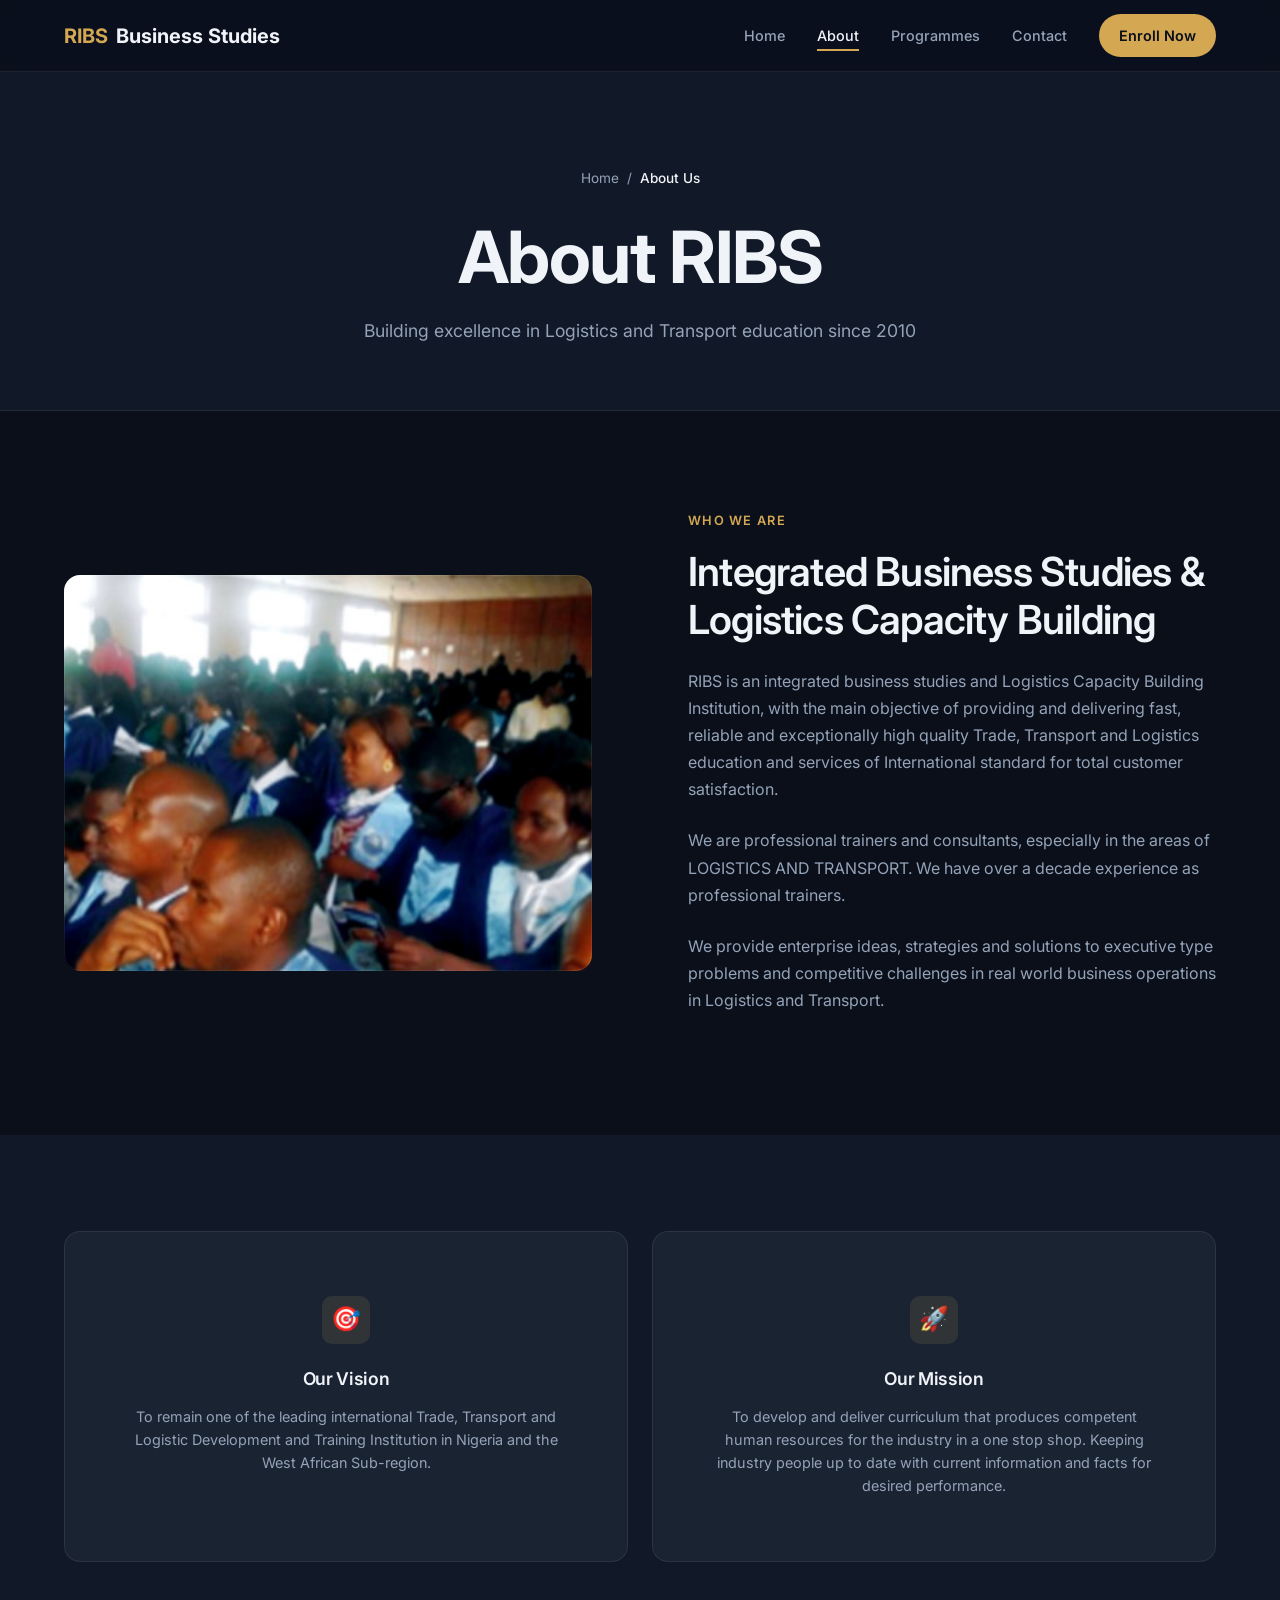
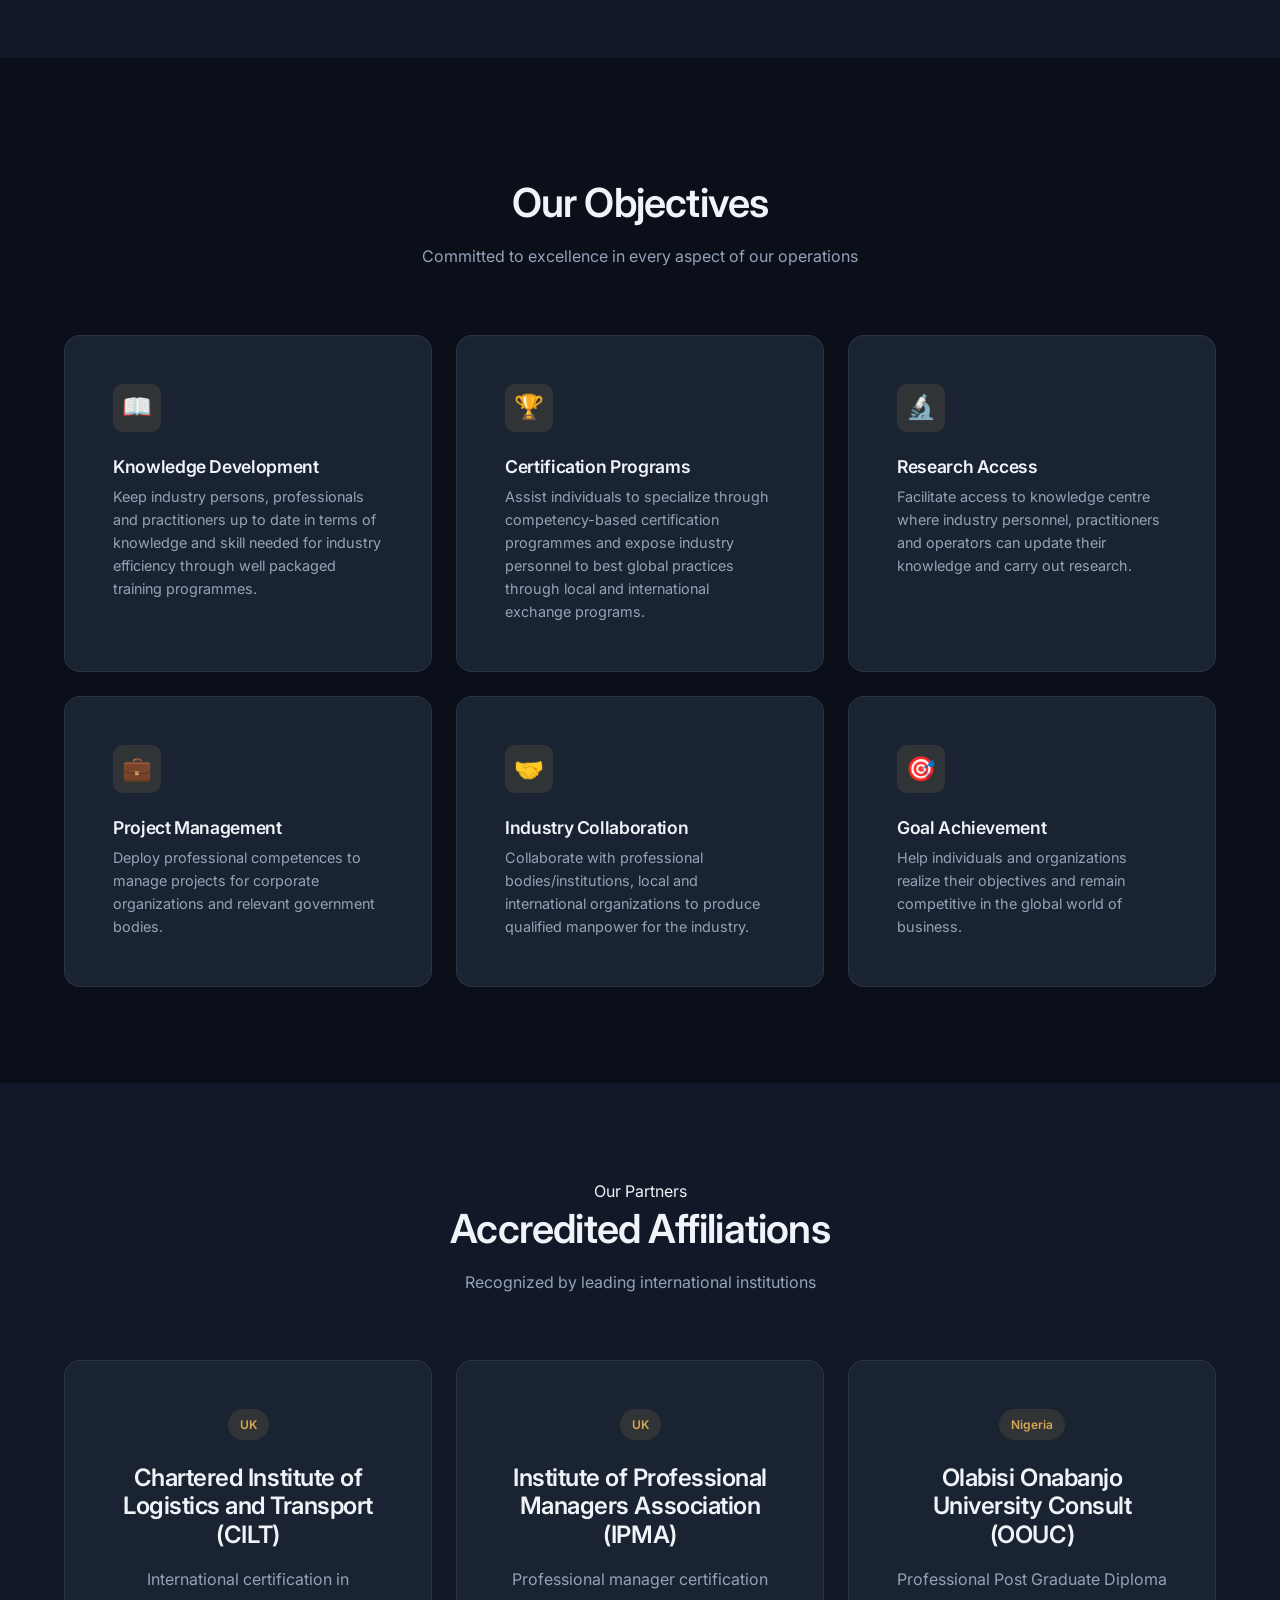
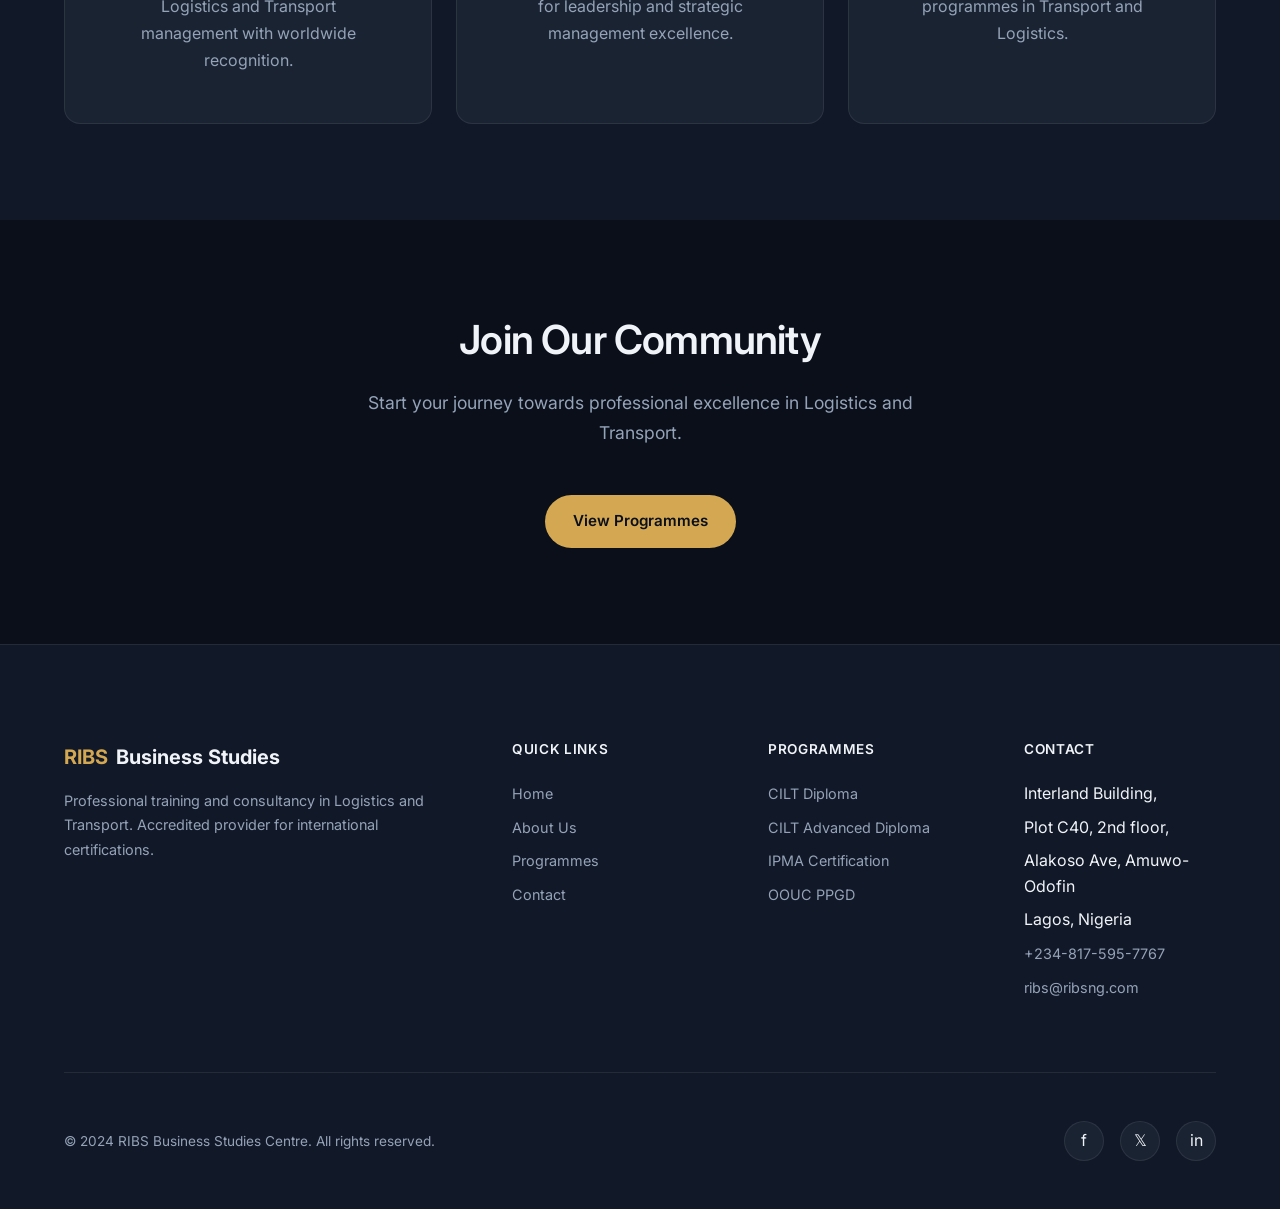
==== about.html @ a0f34ea8 "Initial commit: RIBS Business Studies Centre website Modern redesign with animated hero slider, scro" ====
<!DOCTYPE html>
<html lang="en">
<head>
  <meta charset="UTF-8">
  <meta name="viewport" content="width=device-width, initial-scale=1.0">
  <title>About Us | RIBS Business Studies Centre</title>
  <meta name="description" content="Learn about RIBS Business Studies Centre - our vision, mission, and objectives in Logistics and Transport education.">
  <link rel="preconnect" href="https://fonts.googleapis.com">
  <link rel="preconnect" href="https://fonts.gstatic.com" crossorigin>
  <link href="https://fonts.googleapis.com/css2?family=Inter:wght@400;500;600;700&display=swap" rel="stylesheet">
  <link rel="stylesheet" href="css/style.css">
</head>
<body>

  <!-- Navigation -->
  <nav class="nav">
    <div class="nav-inner">
      <a href="index.html" class="nav-logo">
        <span>RIBS</span> Business Studies
      </a>
      <div class="nav-links">
        <a href="index.html" class="nav-link">Home</a>
        <a href="about.html" class="nav-link active">About</a>
        <a href="programmes.html" class="nav-link">Programmes</a>
        <a href="contact.html" class="nav-link">Contact</a>
        <a href="contact.html" class="nav-cta">Enroll Now</a>
      </div>
      <button class="nav-toggle" aria-label="Toggle menu" aria-expanded="false">
        <span></span>
        <span></span>
        <span></span>
      </button>
    </div>
  </nav>

  <!-- Page Header -->
  <div class="page-header">
    <div class="container">
      <div class="breadcrumb">
        <a href="index.html">Home</a>
        <span>/</span>
        <strong>About Us</strong>
      </div>
      <h1>About RIBS</h1>
      <p>Building excellence in Logistics and Transport education since 2010</p>
    </div>
  </div>

  <!-- Who We Are -->
  <section class="section">
    <div class="container">
      <div class="about-preview">
        <div class="about-image reveal">
          <img src="images/about_img.jpg" alt="RIBS Business Studies Centre">
        </div>
        <div class="about-content">
          <span class="section-label reveal">Who We Are</span>
          <h2 class="reveal reveal-delay-1">Integrated Business Studies & Logistics Capacity Building</h2>
          <p class="reveal reveal-delay-2">
            RIBS is an integrated business studies and Logistics Capacity Building Institution, with the main objective of providing and delivering fast, reliable and exceptionally high quality Trade, Transport and Logistics education and services of International standard for total customer satisfaction.
          </p>
          <p class="reveal reveal-delay-3">
            We are professional trainers and consultants, especially in the areas of LOGISTICS AND TRANSPORT. We have over a decade experience as professional trainers.
          </p>
          <p class="reveal reveal-delay-4">
            We provide enterprise ideas, strategies and solutions to executive type problems and competitive challenges in real world business operations in Logistics and Transport.
          </p>
        </div>
      </div>
    </div>
  </section>

  <!-- Vision & Mission -->
  <section class="section" style="background: var(--color-bg-elevated);">
    <div class="container">
      <div class="services-grid" style="grid-template-columns: 1fr 1fr;">
        <div class="service-card reveal" style="text-align: center; padding: var(--space-3xl);">
          <div class="service-icon" style="margin: 0 auto var(--space-lg);">🎯</div>
          <h3>Our Vision</h3>
          <p style="margin-top: var(--space-md);">
            To remain one of the leading international Trade, Transport and Logistic Development and Training Institution in Nigeria and the West African Sub-region.
          </p>
        </div>
        <div class="service-card reveal reveal-delay-1" style="text-align: center; padding: var(--space-3xl);">
          <div class="service-icon" style="margin: 0 auto var(--space-lg);">🚀</div>
          <h3>Our Mission</h3>
          <p style="margin-top: var(--space-md);">
            To develop and deliver curriculum that produces competent human resources for the industry in a one stop shop. Keeping industry people up to date with current information and facts for desired performance.
          </p>
        </div>
      </div>
    </div>
  </section>

  <!-- Objectives -->
  <section class="section">
    <div class="container">
      <div class="services-header">
        <span class="section-label reveal">Our Goals</span>
        <h2 class="reveal reveal-delay-1">Our Objectives</h2>
        <p class="reveal reveal-delay-2">Committed to excellence in every aspect of our operations</p>
      </div>

      <div class="services-grid">
        <div class="service-card reveal">
          <div class="service-icon">📖</div>
          <h3>Knowledge Development</h3>
          <p>Keep industry persons, professionals and practitioners up to date in terms of knowledge and skill needed for industry efficiency through well packaged training programmes.</p>
        </div>
        <div class="service-card reveal reveal-delay-1">
          <div class="service-icon">🏆</div>
          <h3>Certification Programs</h3>
          <p>Assist individuals to specialize through competency-based certification programmes and expose industry personnel to best global practices through local and international exchange programs.</p>
        </div>
        <div class="service-card reveal reveal-delay-2">
          <div class="service-icon">🔬</div>
          <h3>Research Access</h3>
          <p>Facilitate access to knowledge centre where industry personnel, practitioners and operators can update their knowledge and carry out research.</p>
        </div>
        <div class="service-card reveal reveal-delay-3">
          <div class="service-icon">💼</div>
          <h3>Project Management</h3>
          <p>Deploy professional competences to manage projects for corporate organizations and relevant government bodies.</p>
        </div>
        <div class="service-card reveal reveal-delay-4">
          <div class="service-icon">🤝</div>
          <h3>Industry Collaboration</h3>
          <p>Collaborate with professional bodies/institutions, local and international organizations to produce qualified manpower for the industry.</p>
        </div>
        <div class="service-card reveal">
          <div class="service-icon">🎯</div>
          <h3>Goal Achievement</h3>
          <p>Help individuals and organizations realize their objectives and remain competitive in the global world of business.</p>
        </div>
      </div>
    </div>
  </section>

  <!-- Affiliations -->
  <section class="section" style="background: var(--color-bg-elevated);">
    <div class="container">
      <div class="services-header">
        <span class="section-label reveal">Our Partners</span>
        <h2 class="reveal reveal-delay-1">Accredited Affiliations</h2>
        <p class="reveal reveal-delay-2">Recognized by leading international institutions</p>
      </div>

      <div class="programmes-grid" style="grid-template-columns: repeat(3, 1fr);">
        <div class="programme-card reveal" style="text-align: center;">
          <div class="programme-badge">UK</div>
          <h3>Chartered Institute of Logistics and Transport (CILT)</h3>
          <p style="margin-top: var(--space-md);">International certification in Logistics and Transport management with worldwide recognition.</p>
        </div>
        <div class="programme-card reveal reveal-delay-1" style="text-align: center;">
          <div class="programme-badge">UK</div>
          <h3>Institute of Professional Managers Association (IPMA)</h3>
          <p style="margin-top: var(--space-md);">Professional manager certification for leadership and strategic management excellence.</p>
        </div>
        <div class="programme-card reveal reveal-delay-2" style="text-align: center;">
          <div class="programme-badge">Nigeria</div>
          <h3>Olabisi Onabanjo University Consult (OOUC)</h3>
          <p style="margin-top: var(--space-md);">Professional Post Graduate Diploma programmes in Transport and Logistics.</p>
        </div>
      </div>
    </div>
  </section>

  <!-- CTA -->
  <section class="section" style="text-align: center;">
    <div class="container">
      <h2 class="reveal">Join Our Community</h2>
      <p class="reveal reveal-delay-1" style="max-width: 600px; margin: var(--space-lg) auto var(--space-2xl); font-size: 1.1rem;">
        Start your journey towards professional excellence in Logistics and Transport.
      </p>
      <div class="reveal reveal-delay-2">
        <a href="programmes.html" class="btn btn-primary">View Programmes</a>
      </div>
    </div>
  </section>

  <!-- Footer -->
  <footer class="footer">
    <div class="container">
      <div class="footer-grid">
        <div class="footer-brand">
          <a href="index.html" class="nav-logo" style="margin-bottom: var(--space-sm);">
            <span>RIBS</span> Business Studies
          </a>
          <p>Professional training and consultancy in Logistics and Transport. Accredited provider for international certifications.</p>
        </div>
        <div>
          <h4 class="footer-heading">Quick Links</h4>
          <ul class="footer-links">
            <li><a href="index.html">Home</a></li>
            <li><a href="about.html">About Us</a></li>
            <li><a href="programmes.html">Programmes</a></li>
            <li><a href="contact.html">Contact</a></li>
          </ul>
        </div>
        <div>
          <h4 class="footer-heading">Programmes</h4>
          <ul class="footer-links">
            <li><a href="programmes.html">CILT Diploma</a></li>
            <li><a href="programmes.html">CILT Advanced Diploma</a></li>
            <li><a href="programmes.html">IPMA Certification</a></li>
            <li><a href="programmes.html">OOUC PPGD</a></li>
          </ul>
        </div>
        <div>
          <h4 class="footer-heading">Contact</h4>
          <ul class="footer-links">
            <li>Interland Building,</li>
            <li>Plot C40, 2nd floor,</li>
            <li>Alakoso Ave, Amuwo-Odofin</li>
            <li>Lagos, Nigeria</li>
            <li style="margin-top: var(--space-sm);"><a href="tel:+2348175957767">+234-817-595-7767</a></li>
            <li><a href="mailto:ribs@ribsng.com">ribs@ribsng.com</a></li>
          </ul>
        </div>
      </div>
      <div class="footer-bottom">
        <p>&copy; 2024 RIBS Business Studies Centre. All rights reserved.</p>
        <div class="social-links">
          <a href="#" class="social-link" aria-label="Facebook">f</a>
          <a href="#" class="social-link" aria-label="Twitter">𝕏</a>
          <a href="#" class="social-link" aria-label="LinkedIn">in</a>
        </div>
      </div>
    </div>
  </footer>

  <script src="js/main.js"></script>
</body>
</html>
---- css/style.css ----
/* ========================================
   RIBS Business Studies Centre
   Modern Website Styles
   ======================================== */

/* --- Design Tokens --- */
:root {
  /* Colors - Professional Navy & Gold */
  --color-bg: #0a0f1a;
  --color-bg-elevated: #111827;
  --color-bg-surface: #1a2332;
  --color-text: #f0f4f8;
  --color-text-muted: #94a3b8;
  --color-accent: #d4a853;
  --color-accent-hover: #e5b96a;
  --color-accent-subtle: rgba(212, 168, 83, 0.12);
  --color-border: rgba(255, 255, 255, 0.08);
  --color-border-subtle: rgba(255, 255, 255, 0.04);

  /* Typography */
  --font-display: 'Inter', -apple-system, BlinkMacSystemFont, 'Segoe UI', sans-serif;
  --font-body: 'Inter', -apple-system, BlinkMacSystemFont, 'Segoe UI', sans-serif;

  /* Spacing */
  --space-xs: 0.25rem;
  --space-sm: 0.5rem;
  --space-md: 1rem;
  --space-lg: 1.5rem;
  --space-xl: 2rem;
  --space-2xl: 3rem;
  --space-3xl: 4rem;
  --space-4xl: 6rem;

  /* Border Radius */
  --radius-sm: 6px;
  --radius-md: 10px;
  --radius-lg: 16px;
  --radius-xl: 24px;
  --radius-full: 9999px;

  /* Easing - Emil Kowalski's curves */
  --ease-out: cubic-bezier(0.23, 1, 0.32, 1);
  --ease-in-out: cubic-bezier(0.77, 0, 0.175, 1);
  --ease-drawer: cubic-bezier(0.32, 0.72, 0, 1);

  /* Shadows */
  --shadow-sm: 0 1px 2px rgba(0, 0, 0, 0.3);
  --shadow-md: 0 4px 12px rgba(0, 0, 0, 0.4);
  --shadow-lg: 0 8px 24px rgba(0, 0, 0, 0.5);
  --shadow-glow: 0 0 40px rgba(212, 168, 83, 0.15);

  /* Transitions */
  --transition-fast: 150ms var(--ease-out);
  --transition-base: 250ms var(--ease-out);
  --transition-slow: 400ms var(--ease-out);

  /* Layout */
  --max-width: 1200px;
  --header-height: 72px;
}

/* --- Reset & Base --- */
*, *::before, *::after {
  box-sizing: border-box;
  margin: 0;
  padding: 0;
}

html {
  scroll-behavior: smooth;
  -webkit-font-smoothing: antialiased;
  -moz-osx-font-smoothing: grayscale;
}

body {
  font-family: var(--font-body);
  font-size: 16px;
  line-height: 1.6;
  color: var(--color-text);
  background-color: var(--color-bg);
  overflow-x: hidden;
}

a {
  color: inherit;
  text-decoration: none;
  transition: color var(--transition-fast);
}

img {
  max-width: 100%;
  height: auto;
  display: block;
}

ul {
  list-style: none;
}

/* --- Typography --- */
h1, h2, h3, h4, h5, h6 {
  font-family: var(--font-display);
  font-weight: 600;
  line-height: 1.2;
  letter-spacing: -0.02em;
}

h1 {
  font-size: clamp(2.5rem, 6vw, 4.5rem);
  font-weight: 700;
}

h2 {
  font-size: clamp(1.75rem, 4vw, 2.5rem);
}

h3 {
  font-size: clamp(1.25rem, 2.5vw, 1.5rem);
}

p {
  color: var(--color-text-muted);
  line-height: 1.7;
}

/* --- Layout --- */
.container {
  width: 100%;
  max-width: var(--max-width);
  margin: 0 auto;
  padding: 0 var(--space-lg);
}

.section {
  padding: var(--space-4xl) 0;
}

/* --- Navigation --- */
.nav {
  position: fixed;
  top: 0;
  left: 0;
  right: 0;
  height: var(--header-height);
  background: rgba(10, 15, 26, 0.85);
  backdrop-filter: blur(20px) saturate(180%);
  -webkit-backdrop-filter: blur(20px) saturate(180%);
  border-bottom: 1px solid var(--color-border);
  z-index: 1000;
  transition: background var(--transition-base);
}

.nav-inner {
  display: flex;
  align-items: center;
  justify-content: space-between;
  height: 100%;
  max-width: var(--max-width);
  margin: 0 auto;
  padding: 0 var(--space-lg);
}

.nav-logo {
  display: flex;
  align-items: center;
  gap: var(--space-sm);
  font-size: 1.25rem;
  font-weight: 700;
  color: var(--color-text);
}

.nav-logo img {
  height: 40px;
  width: auto;
}

.nav-logo span {
  color: var(--color-accent);
}

.nav-links {
  display: flex;
  align-items: center;
  gap: var(--space-xl);
}

.nav-link {
  position: relative;
  font-size: 0.9rem;
  font-weight: 500;
  color: var(--color-text-muted);
  transition: color var(--transition-fast);
}

.nav-link:hover,
.nav-link.active {
  color: var(--color-text);
}

.nav-link::after {
  content: '';
  position: absolute;
  bottom: -4px;
  left: 0;
  width: 0;
  height: 2px;
  background: var(--color-accent);
  transition: width var(--transition-base);
}

.nav-link:hover::after,
.nav-link.active::after {
  width: 100%;
}

.nav-cta {
  display: inline-flex;
  align-items: center;
  gap: var(--space-sm);
  padding: 0.6rem 1.25rem;
  background: var(--color-accent);
  color: var(--color-bg);
  font-size: 0.9rem;
  font-weight: 600;
  border-radius: var(--radius-full);
  transition: transform var(--transition-fast), background var(--transition-fast);
}

.nav-cta:hover {
  background: var(--color-accent-hover);
  transform: scale(1.02);
}

.nav-cta:active {
  transform: scale(0.98);
}

/* Mobile Menu Toggle */
.nav-toggle {
  display: none;
  flex-direction: column;
  gap: 5px;
  background: none;
  border: none;
  cursor: pointer;
  padding: var(--space-sm);
}

.nav-toggle span {
  width: 24px;
  height: 2px;
  background: var(--color-text);
  transition: transform var(--transition-base), opacity var(--transition-fast);
}

/* --- Hero Section --- */
.hero {
  position: relative;
  min-height: 100vh;
  display: flex;
  align-items: center;
  overflow: hidden;
  padding-top: var(--header-height);
}

.hero-slider {
  position: absolute;
  inset: 0;
  z-index: 0;
}

.hero-slide {
  position: absolute;
  inset: 0;
  opacity: 0;
  transition: opacity 800ms var(--ease-in-out);
}

.hero-slide.active {
  opacity: 1;
}

.hero-slide img {
  width: 100%;
  height: 100%;
  object-fit: cover;
}

.hero-overlay {
  position: absolute;
  inset: 0;
  background: linear-gradient(
    135deg,
    rgba(10, 15, 26, 0.92) 0%,
    rgba(10, 15, 26, 0.7) 50%,
    rgba(10, 15, 26, 0.85) 100%
  );
  z-index: 1;
}

.hero-content {
  position: relative;
  z-index: 2;
  max-width: 700px;
  padding: var(--space-4xl) 0;
}

.hero-badge {
  display: inline-flex;
  align-items: center;
  gap: var(--space-sm);
  padding: 0.5rem 1rem;
  background: var(--color-accent-subtle);
  border: 1px solid rgba(212, 168, 83, 0.2);
  border-radius: var(--radius-full);
  font-size: 0.8rem;
  font-weight: 500;
  color: var(--color-accent);
  margin-bottom: var(--space-lg);
  opacity: 0;
  transform: translateY(20px);
  animation: fadeInUp 600ms var(--ease-out) 200ms forwards;
}

.hero-title {
  margin-bottom: var(--space-lg);
  opacity: 0;
  transform: translateY(30px);
  animation: fadeInUp 600ms var(--ease-out) 400ms forwards;
}

.hero-title span {
  color: var(--color-accent);
}

.hero-description {
  font-size: 1.1rem;
  line-height: 1.8;
  margin-bottom: var(--space-2xl);
  opacity: 0;
  transform: translateY(30px);
  animation: fadeInUp 600ms var(--ease-out) 600ms forwards;
}

.hero-actions {
  display: flex;
  gap: var(--space-md);
  flex-wrap: wrap;
  opacity: 0;
  transform: translateY(30px);
  animation: fadeInUp 600ms var(--ease-out) 800ms forwards;
}

.btn {
  display: inline-flex;
  align-items: center;
  justify-content: center;
  gap: var(--space-sm);
  padding: 0.875rem 1.75rem;
  font-size: 0.95rem;
  font-weight: 600;
  border-radius: var(--radius-full);
  border: none;
  cursor: pointer;
  transition: transform var(--transition-fast), box-shadow var(--transition-fast);
}

.btn:active {
  transform: scale(0.97);
}

.btn-primary {
  background: var(--color-accent);
  color: var(--color-bg);
}

.btn-primary:hover {
  background: var(--color-accent-hover);
  box-shadow: var(--shadow-glow);
}

.btn-secondary {
  background: transparent;
  color: var(--color-text);
  border: 1px solid var(--color-border);
}

.btn-secondary:hover {
  border-color: var(--color-text-muted);
  background: rgba(255, 255, 255, 0.05);
}

/* Slider Controls */
.hero-slider-controls {
  position: absolute;
  bottom: var(--space-3xl);
  right: var(--space-3xl);
  z-index: 3;
  display: flex;
  gap: var(--space-sm);
}

.slider-dot {
  width: 12px;
  height: 12px;
  border-radius: var(--radius-full);
  background: rgba(255, 255, 255, 0.3);
  border: none;
  cursor: pointer;
  transition: background var(--transition-fast), transform var(--transition-fast);
}

.slider-dot:hover {
  background: rgba(255, 255, 255, 0.5);
}

.slider-dot.active {
  background: var(--color-accent);
  transform: scale(1.2);
}

/* --- Stats Section --- */
.stats {
  position: relative;
  padding: var(--space-3xl) 0;
  background: var(--color-bg-elevated);
  border-top: 1px solid var(--color-border);
  border-bottom: 1px solid var(--color-border);
}

.stats-grid {
  display: grid;
  grid-template-columns: repeat(4, 1fr);
  gap: var(--space-xl);
  text-align: center;
}

.stat-item {
  padding: var(--space-lg);
}

.stat-number {
  font-size: clamp(2rem, 4vw, 3rem);
  font-weight: 700;
  color: var(--color-accent);
  line-height: 1;
  margin-bottom: var(--space-sm);
}

.stat-label {
  font-size: 0.9rem;
  color: var(--color-text-muted);
}

/* --- About Preview --- */
.about-preview {
  display: grid;
  grid-template-columns: 1fr 1fr;
  gap: var(--space-4xl);
  align-items: center;
}

.about-image {
  position: relative;
  border-radius: var(--radius-lg);
  overflow: hidden;
  aspect-ratio: 4/3;
}

.about-image img {
  width: 100%;
  height: 100%;
  object-fit: cover;
  transition: transform 600ms var(--ease-out);
}

.about-image:hover img {
  transform: scale(1.03);
}

.about-image::after {
  content: '';
  position: absolute;
  inset: 0;
  border: 1px solid var(--color-border);
  border-radius: var(--radius-lg);
  pointer-events: none;
}

.about-content .section-label {
  display: inline-block;
  font-size: 0.8rem;
  font-weight: 600;
  color: var(--color-accent);
  text-transform: uppercase;
  letter-spacing: 0.1em;
  margin-bottom: var(--space-md);
}

.about-content h2 {
  margin-bottom: var(--space-lg);
}

.about-content p {
  margin-bottom: var(--space-lg);
}

/* --- Services Grid --- */
.services-header {
  text-align: center;
  max-width: 600px;
  margin: 0 auto var(--space-3xl);
}

.services-header h2 {
  margin-bottom: var(--space-md);
}

.services-grid {
  display: grid;
  grid-template-columns: repeat(3, 1fr);
  gap: var(--space-lg);
}

.service-card {
  position: relative;
  padding: var(--space-2xl);
  background: var(--color-bg-surface);
  border: 1px solid var(--color-border);
  border-radius: var(--radius-lg);
  transition: transform var(--transition-base), border-color var(--transition-base), box-shadow var(--transition-base);
  overflow: hidden;
}

.service-card::before {
  content: '';
  position: absolute;
  top: 0;
  left: 0;
  right: 0;
  height: 3px;
  background: linear-gradient(90deg, var(--color-accent), transparent);
  opacity: 0;
  transition: opacity var(--transition-base);
}

.service-card:hover {
  transform: translateY(-4px);
  border-color: rgba(212, 168, 83, 0.2);
  box-shadow: var(--shadow-glow);
}

.service-card:hover::before {
  opacity: 1;
}

.service-icon {
  width: 48px;
  height: 48px;
  display: flex;
  align-items: center;
  justify-content: center;
  background: var(--color-accent-subtle);
  border-radius: var(--radius-md);
  font-size: 1.5rem;
  margin-bottom: var(--space-lg);
}

.service-card h3 {
  margin-bottom: var(--space-sm);
  font-size: 1.1rem;
}

.service-card p {
  font-size: 0.9rem;
  line-height: 1.6;
}

/* --- Programmes Section --- */
.programmes-grid {
  display: grid;
  grid-template-columns: repeat(3, 1fr);
  gap: var(--space-lg);
}

.programme-card {
  position: relative;
  padding: var(--space-2xl);
  background: var(--color-bg-surface);
  border: 1px solid var(--color-border);
  border-radius: var(--radius-lg);
  transition: transform var(--transition-base), border-color var(--transition-base);
}

.programme-card:hover {
  transform: translateY(-4px);
  border-color: rgba(212, 168, 83, 0.3);
}

.programme-badge {
  display: inline-block;
  padding: 0.35rem 0.75rem;
  background: var(--color-accent-subtle);
  color: var(--color-accent);
  font-size: 0.75rem;
  font-weight: 600;
  border-radius: var(--radius-full);
  margin-bottom: var(--space-lg);
}

.programme-card h3 {
  margin-bottom: var(--space-md);
}

.programme-card ul {
  margin-bottom: var(--space-lg);
}

.programme-card li {
  position: relative;
  padding-left: 1.25rem;
  margin-bottom: var(--space-sm);
  font-size: 0.9rem;
  color: var(--color-text-muted);
}

.programme-card li::before {
  content: '';
  position: absolute;
  left: 0;
  top: 0.55rem;
  width: 6px;
  height: 6px;
  background: var(--color-accent);
  border-radius: var(--radius-full);
}

/* --- Contact Section --- */
.contact-grid {
  display: grid;
  grid-template-columns: 1fr 1fr;
  gap: var(--space-3xl);
}

.contact-info h3 {
  margin-bottom: var(--space-lg);
  font-size: 1.25rem;
}

.contact-details {
  margin-bottom: var(--space-2xl);
}

.contact-item {
  display: flex;
  gap: var(--space-md);
  margin-bottom: var(--space-lg);
}

.contact-icon {
  width: 44px;
  height: 44px;
  display: flex;
  align-items: center;
  justify-content: center;
  background: var(--color-accent-subtle);
  border-radius: var(--radius-md);
  font-size: 1.2rem;
  flex-shrink: 0;
}

.contact-text h4 {
  font-size: 0.95rem;
  margin-bottom: var(--space-xs);
}

.contact-text p {
  font-size: 0.9rem;
}

/* Contact Form */
.contact-form {
  padding: var(--space-2xl);
  background: var(--color-bg-surface);
  border: 1px solid var(--color-border);
  border-radius: var(--radius-lg);
}

.form-group {
  margin-bottom: var(--space-lg);
}

.form-label {
  display: block;
  font-size: 0.85rem;
  font-weight: 500;
  color: var(--color-text);
  margin-bottom: var(--space-sm);
}

.form-input,
.form-textarea {
  width: 100%;
  padding: 0.875rem 1rem;
  background: var(--color-bg);
  border: 1px solid var(--color-border);
  border-radius: var(--radius-md);
  color: var(--color-text);
  font-family: inherit;
  font-size: 0.95rem;
  transition: border-color var(--transition-fast), box-shadow var(--transition-fast);
}

.form-input:focus,
.form-textarea:focus {
  outline: none;
  border-color: var(--color-accent);
  box-shadow: 0 0 0 3px var(--color-accent-subtle);
}

.form-textarea {
  min-height: 120px;
  resize: vertical;
}

.form-row {
  display: grid;
  grid-template-columns: 1fr 1fr;
  gap: var(--space-lg);
}

/* --- Footer --- */
.footer {
  padding: var(--space-4xl) 0 var(--space-2xl);
  background: var(--color-bg-elevated);
  border-top: 1px solid var(--color-border);
}

.footer-grid {
  display: grid;
  grid-template-columns: 2fr 1fr 1fr 1fr;
  gap: var(--space-3xl);
  margin-bottom: var(--space-3xl);
}

.footer-brand p {
  margin-top: var(--space-md);
  font-size: 0.9rem;
}

.footer-heading {
  font-size: 0.85rem;
  font-weight: 600;
  text-transform: uppercase;
  letter-spacing: 0.05em;
  color: var(--color-text);
  margin-bottom: var(--space-lg);
}

.footer-links li {
  margin-bottom: var(--space-sm);
}

.footer-links a {
  font-size: 0.9rem;
  color: var(--color-text-muted);
  transition: color var(--transition-fast);
}

.footer-links a:hover {
  color: var(--color-accent);
}

.footer-bottom {
  display: flex;
  justify-content: space-between;
  align-items: center;
  padding-top: var(--space-2xl);
  border-top: 1px solid var(--color-border);
}

.footer-bottom p {
  font-size: 0.85rem;
}

.social-links {
  display: flex;
  gap: var(--space-md);
}

.social-link {
  width: 40px;
  height: 40px;
  display: flex;
  align-items: center;
  justify-content: center;
  background: var(--color-bg-surface);
  border: 1px solid var(--color-border);
  border-radius: var(--radius-full);
  font-size: 1rem;
  transition: background var(--transition-fast), border-color var(--transition-fast), transform var(--transition-fast);
}

.social-link:hover {
  background: var(--color-accent-subtle);
  border-color: var(--color-accent);
  transform: translateY(-2px);
}

/* --- Animations --- */
@keyframes fadeInUp {
  from {
    opacity: 0;
    transform: translateY(30px);
  }
  to {
    opacity: 1;
    transform: translateY(0);
  }
}

@keyframes fadeIn {
  from { opacity: 0; }
  to { opacity: 1; }
}

@keyframes slideInLeft {
  from {
    opacity: 0;
    transform: translateX(-30px);
  }
  to {
    opacity: 1;
    transform: translateX(0);
  }
}

@keyframes slideInRight {
  from {
    opacity: 0;
    transform: translateX(30px);
  }
  to {
    opacity: 1;
    transform: translateX(0);
  }
}

@keyframes scaleIn {
  from {
    opacity: 0;
    transform: scale(0.95);
  }
  to {
    opacity: 1;
    transform: scale(1);
  }
}

/* Scroll Reveal Classes */
.reveal {
  opacity: 0;
  transform: translateY(30px);
  transition: opacity 600ms var(--ease-out), transform 600ms var(--ease-out);
}

.reveal.visible {
  opacity: 1;
  transform: translateY(0);
}

.reveal-delay-1 { transition-delay: 100ms; }
.reveal-delay-2 { transition-delay: 200ms; }
.reveal-delay-3 { transition-delay: 300ms; }
.reveal-delay-4 { transition-delay: 400ms; }

/* --- Responsive --- */
@media (max-width: 1024px) {
  .about-preview {
    grid-template-columns: 1fr;
    gap: var(--space-2xl);
  }

  .services-grid,
  .programmes-grid {
    grid-template-columns: repeat(2, 1fr);
  }

  .footer-grid {
    grid-template-columns: repeat(2, 1fr);
  }
}

@media (max-width: 768px) {
  :root {
    --header-height: 64px;
  }

  .nav-links {
    display: none;
  }

  .nav-toggle {
    display: flex;
  }

  .nav-links.open {
    display: flex;
    flex-direction: column;
    position: absolute;
    top: var(--header-height);
    left: 0;
    right: 0;
    background: var(--color-bg-elevated);
    padding: var(--space-lg);
    border-bottom: 1px solid var(--color-border);
  }

  .stats-grid {
    grid-template-columns: repeat(2, 1fr);
  }

  .services-grid,
  .programmes-grid {
    grid-template-columns: 1fr;
  }

  .contact-grid {
    grid-template-columns: 1fr;
  }

  .form-row {
    grid-template-columns: 1fr;
  }

  .footer-grid {
    grid-template-columns: 1fr;
  }

  .footer-bottom {
    flex-direction: column;
    gap: var(--space-md);
    text-align: center;
  }

  .hero-slider-controls {
    right: var(--space-lg);
    bottom: var(--space-2xl);
  }
}

@media (max-width: 480px) {
  .stats-grid {
    grid-template-columns: 1fr;
  }

  .hero-actions {
    flex-direction: column;
  }

  .btn {
    width: 100%;
  }
}

/* --- Reduced Motion --- */
@media (prefers-reduced-motion: reduce) {
  *,
  *::before,
  *::after {
    animation-duration: 0.01ms !important;
    animation-iteration-count: 1 !important;
    transition-duration: 0.01ms !important;
  }

  .hero-slide {
    transition: none;
  }

  .reveal {
    opacity: 1;
    transform: none;
  }
}

/* --- Page Header (for inner pages) --- */
.page-header {
  padding: calc(var(--header-height) + var(--space-4xl)) 0 var(--space-3xl);
  background: var(--color-bg-elevated);
  border-bottom: 1px solid var(--color-border);
  text-align: center;
}

.page-header h1 {
  margin-bottom: var(--space-md);
}

.page-header p {
  font-size: 1.1rem;
  max-width: 600px;
  margin: 0 auto;
}

/* Breadcrumb */
.breadcrumb {
  display: flex;
  justify-content: center;
  gap: var(--space-sm);
  margin-bottom: var(--space-lg);
  font-size: 0.85rem;
}

.breadcrumb a {
  color: var(--color-text-muted);
}

.breadcrumb a:hover {
  color: var(--color-accent);
}

.breadcrumb span {
  color: var(--color-text-muted);
}

.breadcrumb strong {
  color: var(--color-text);
  font-weight: 500;
}
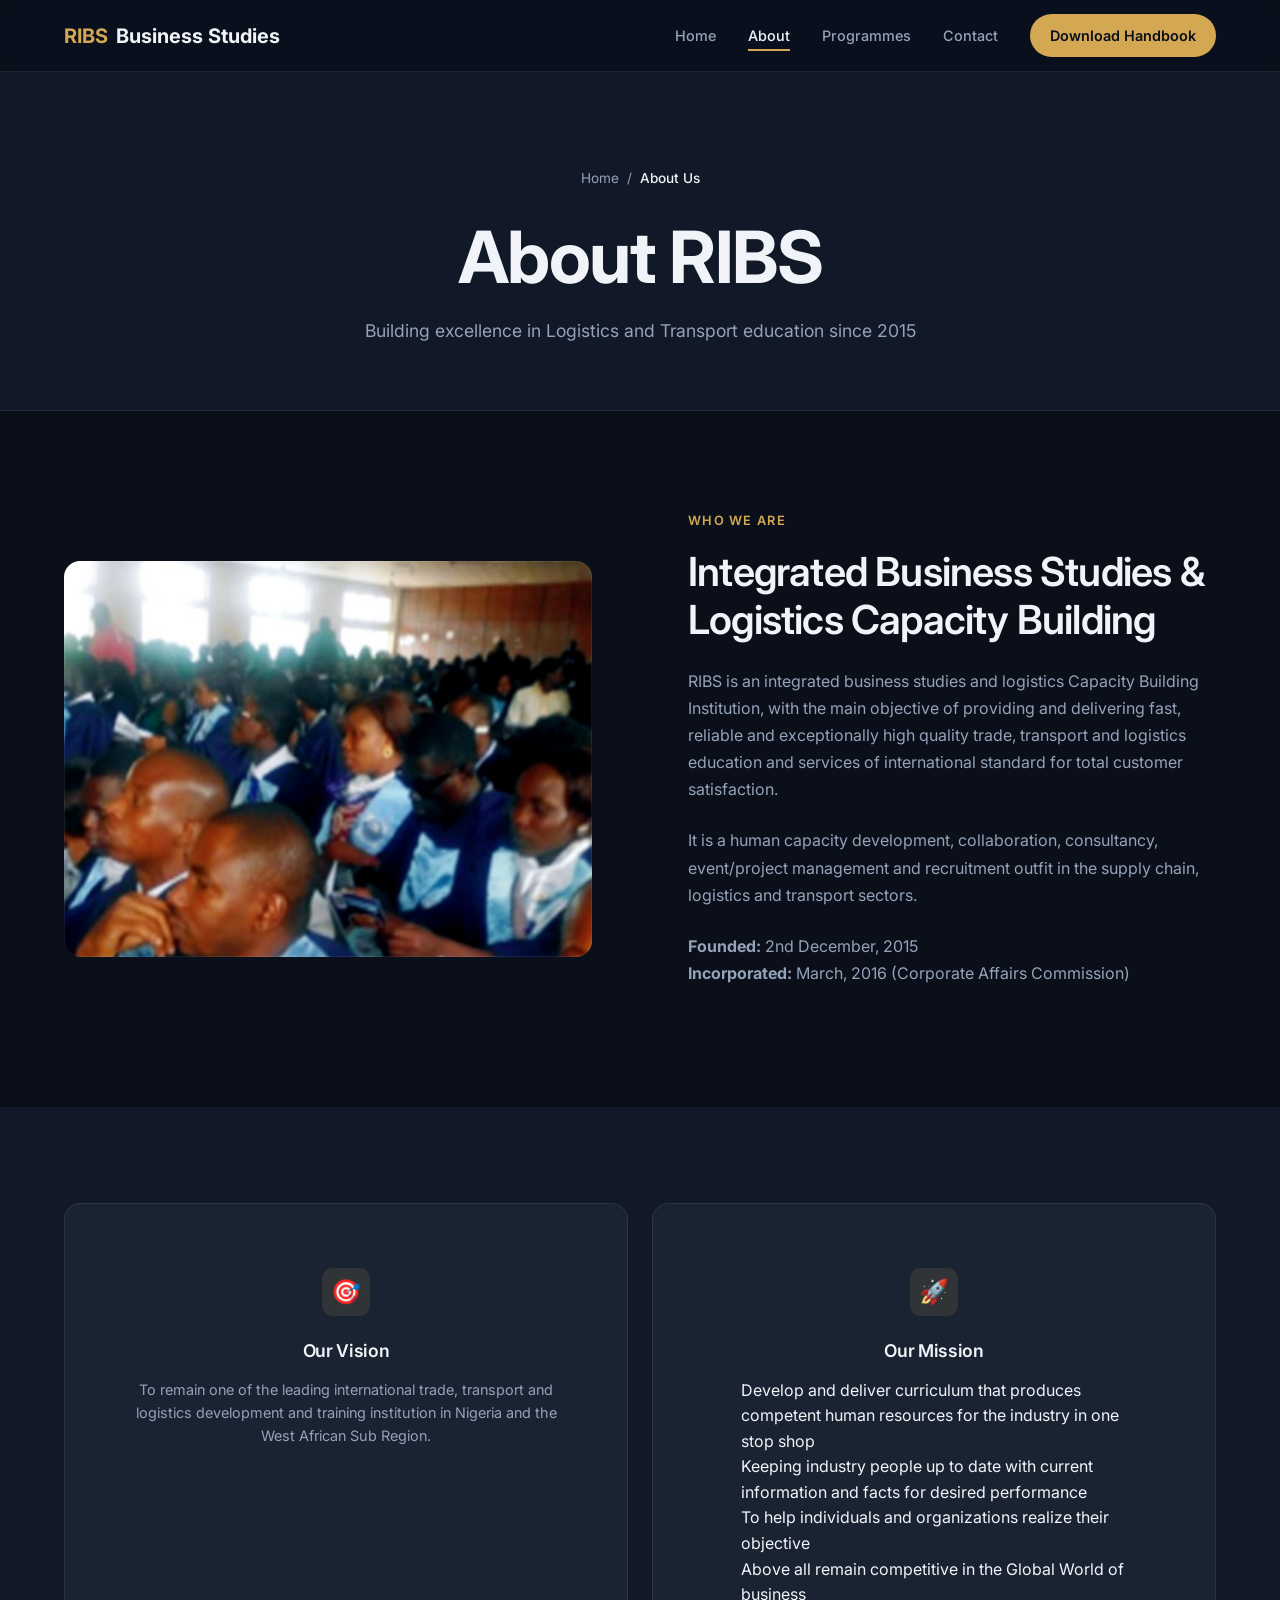
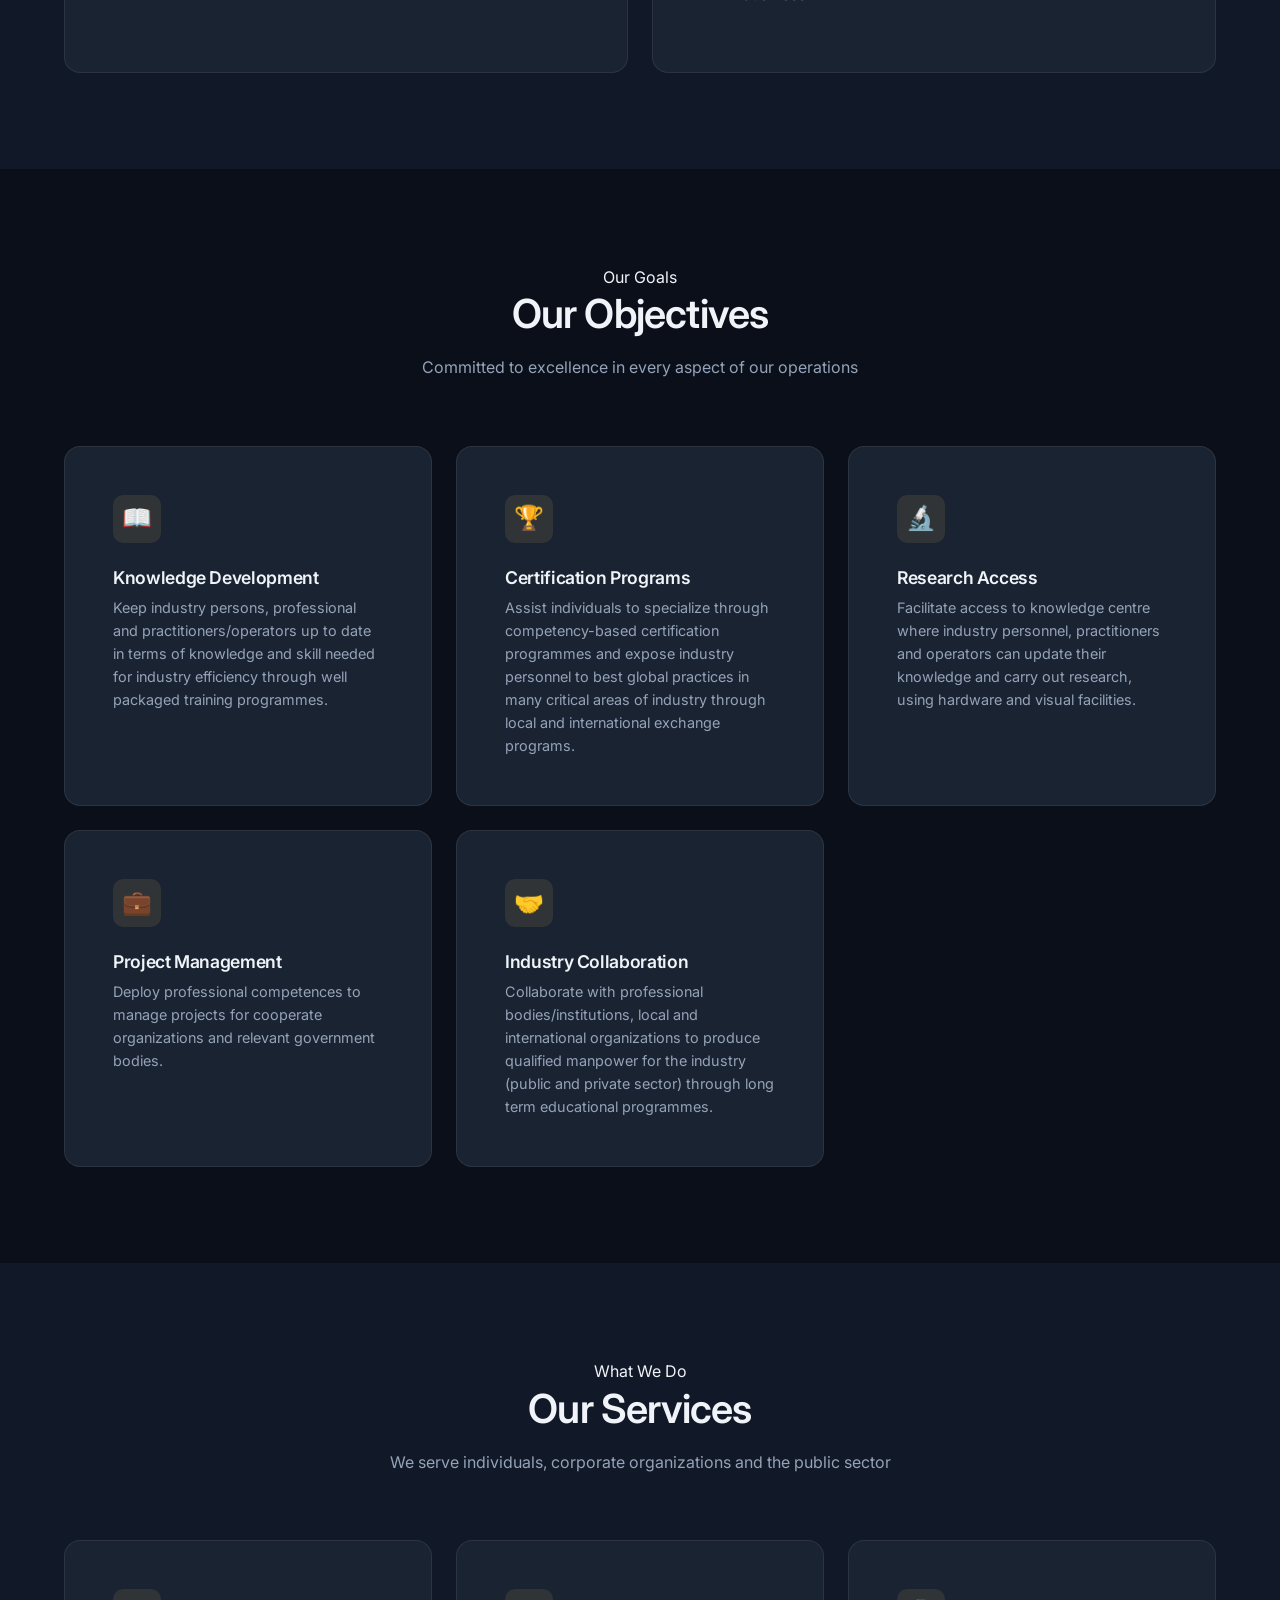
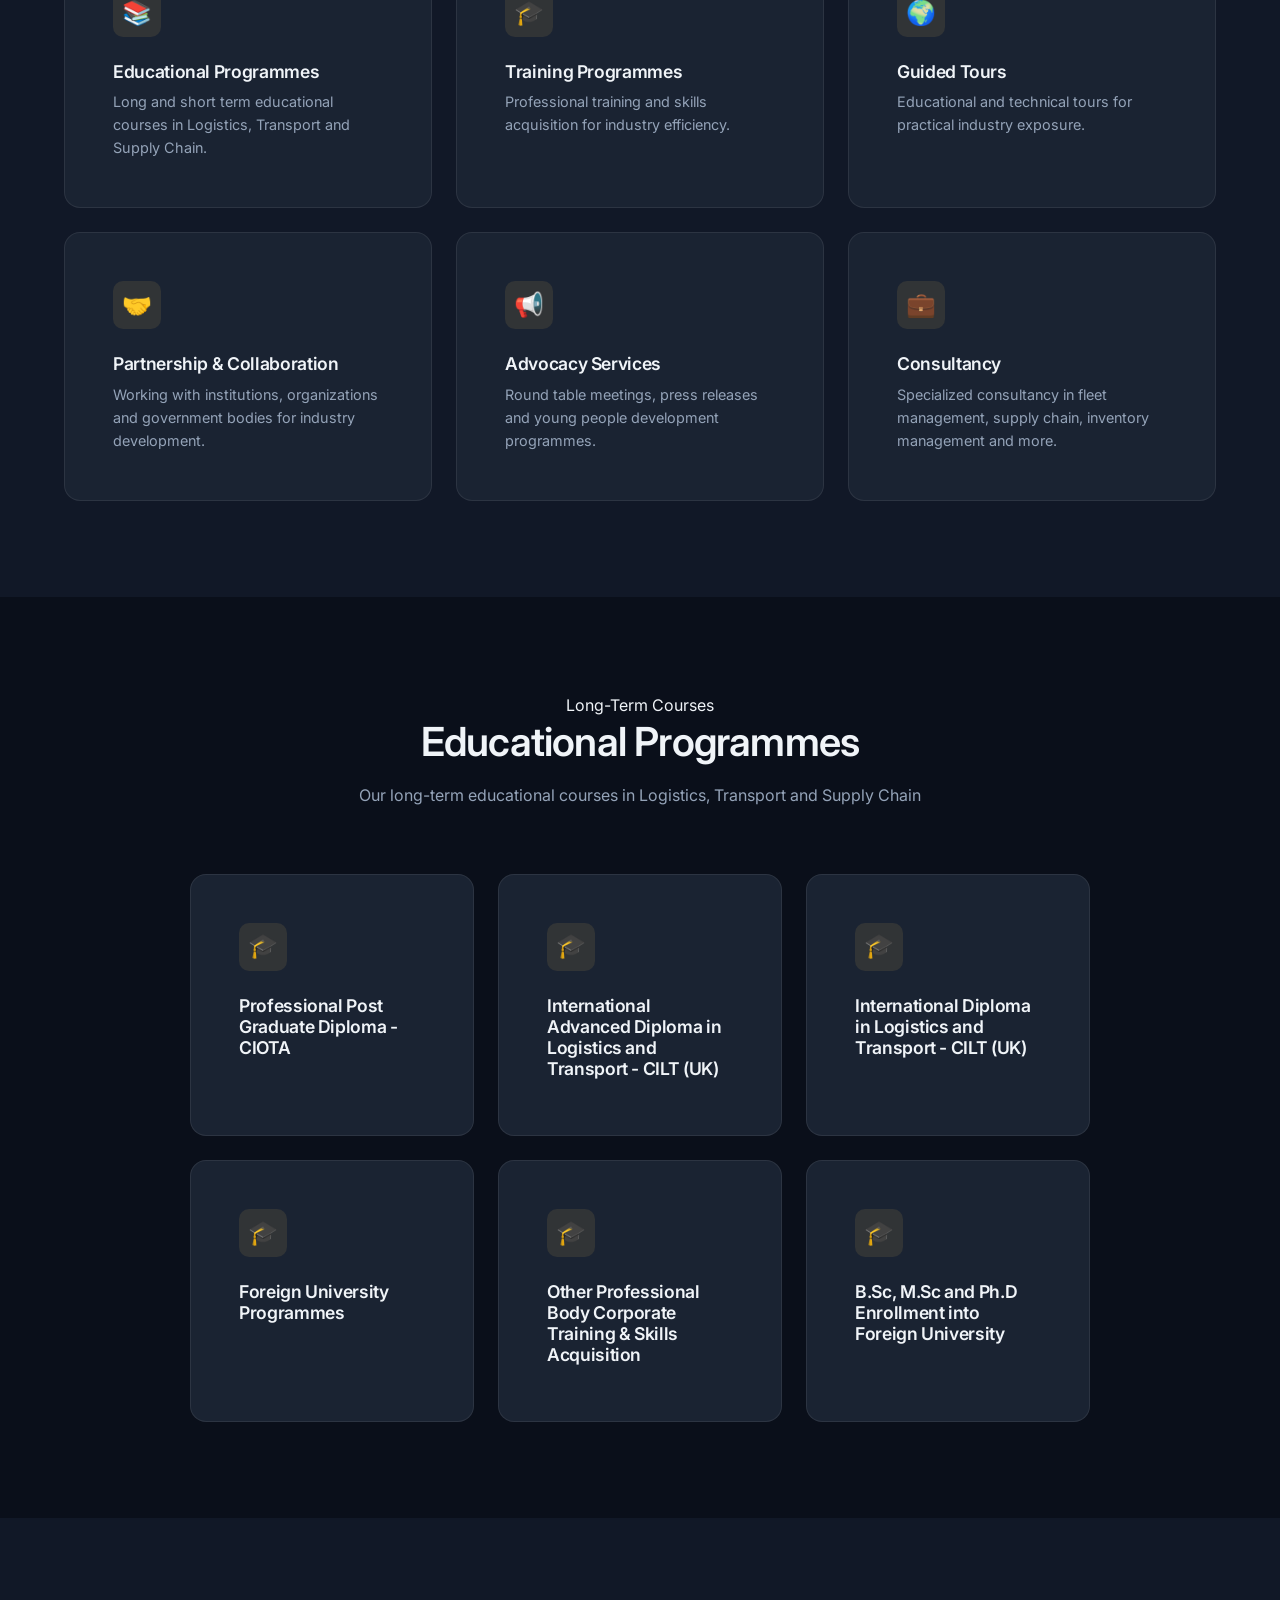
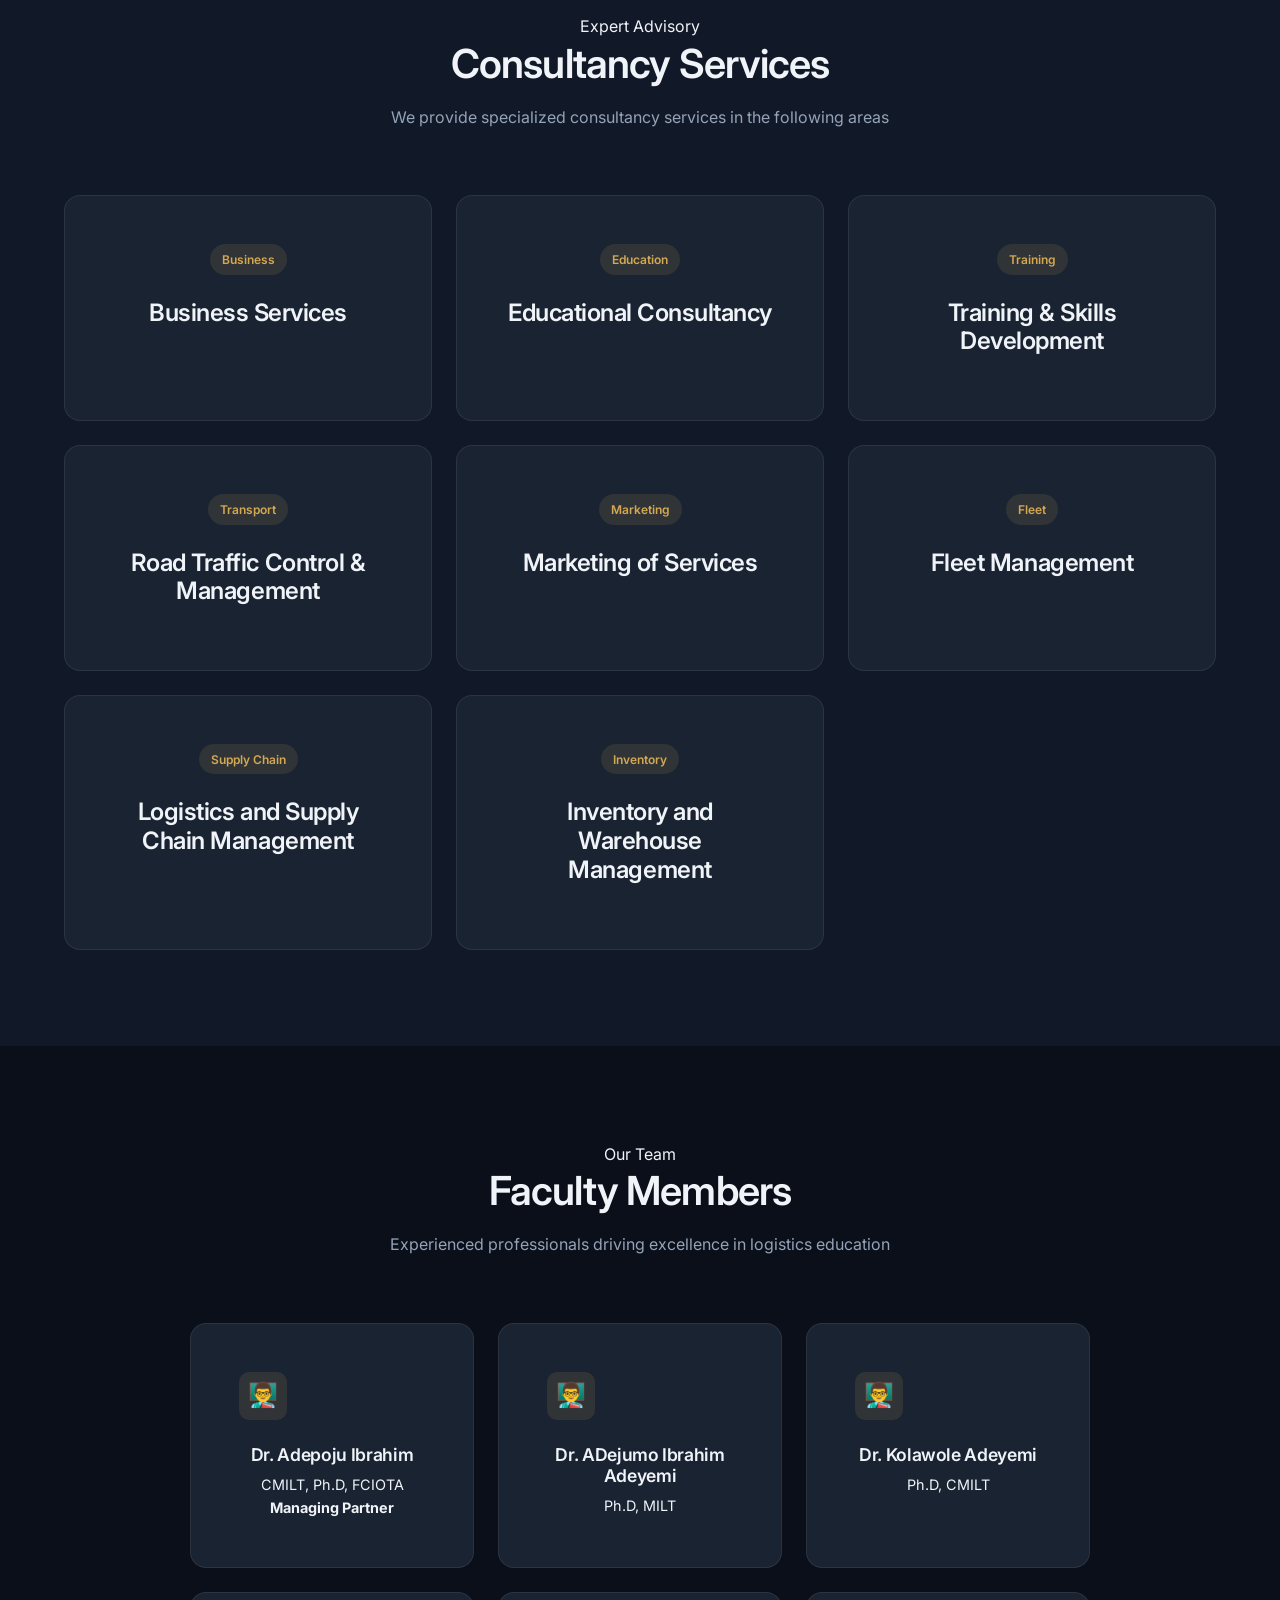
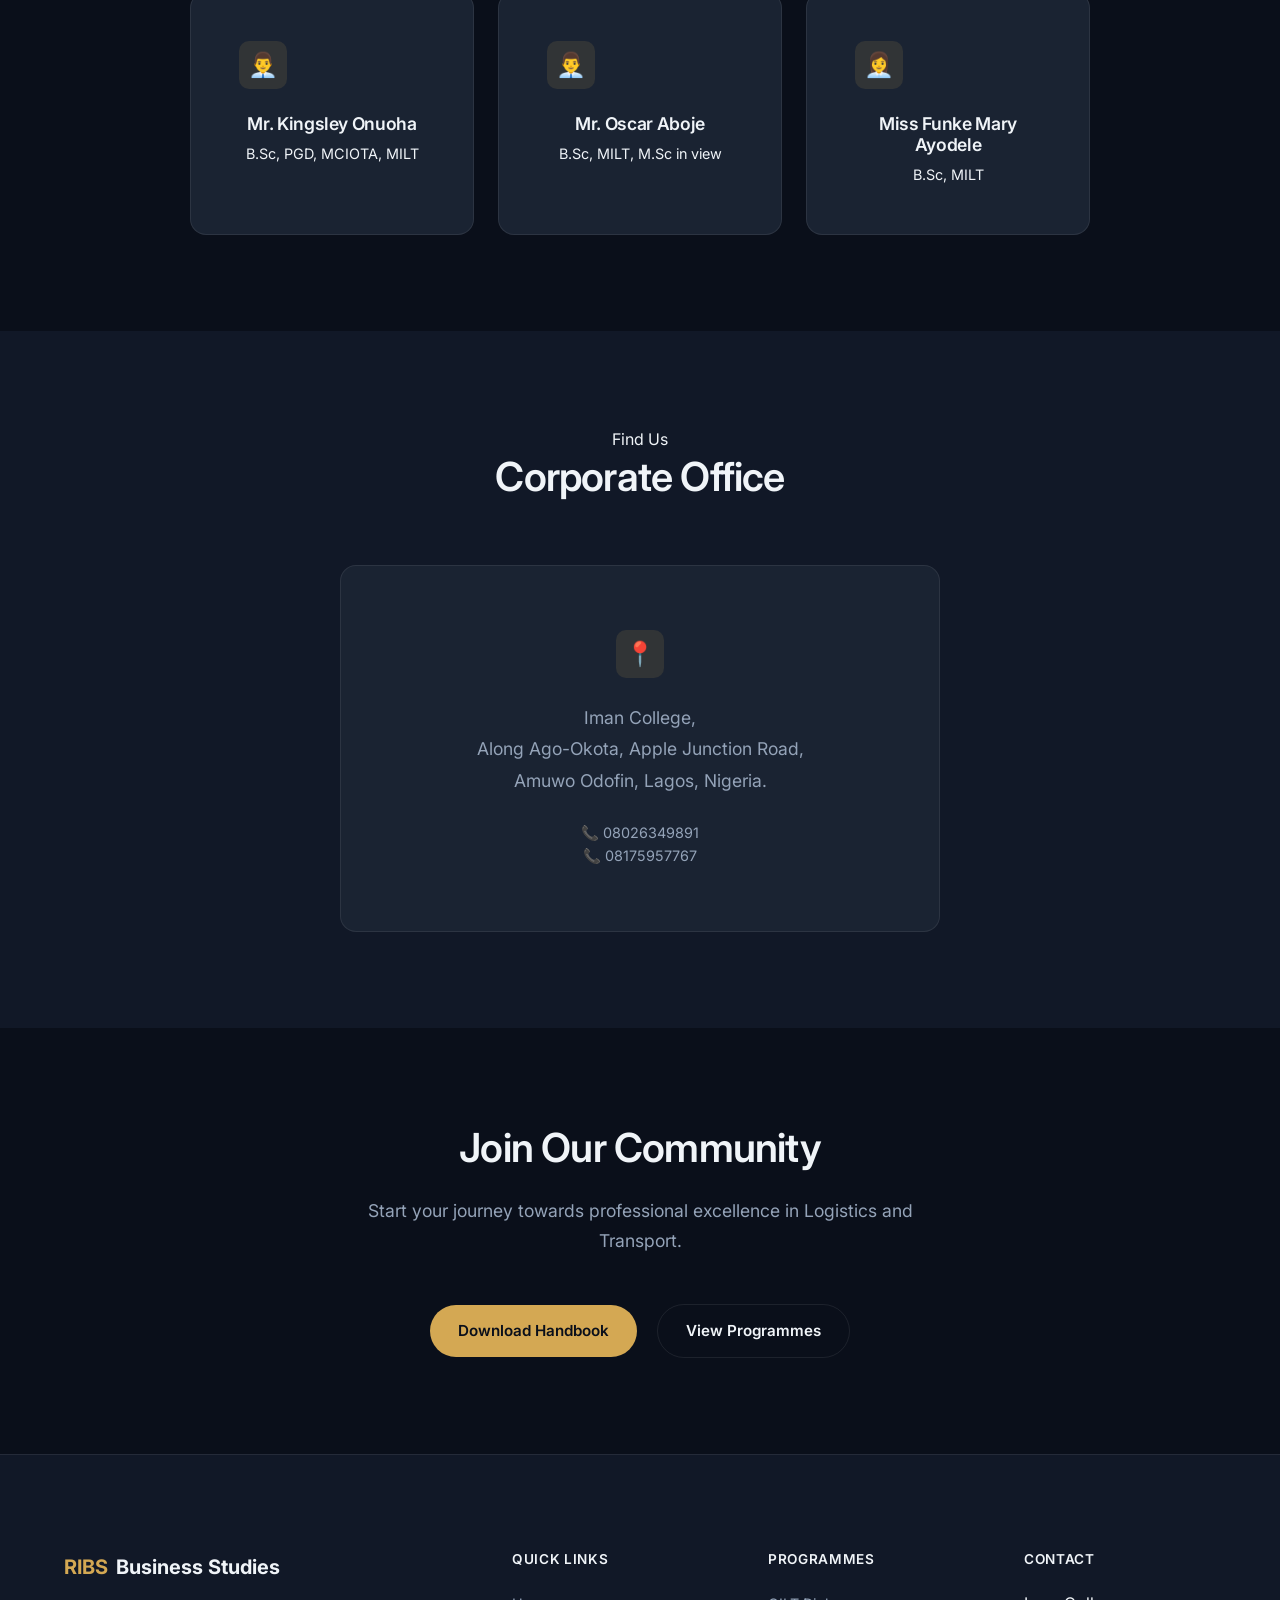
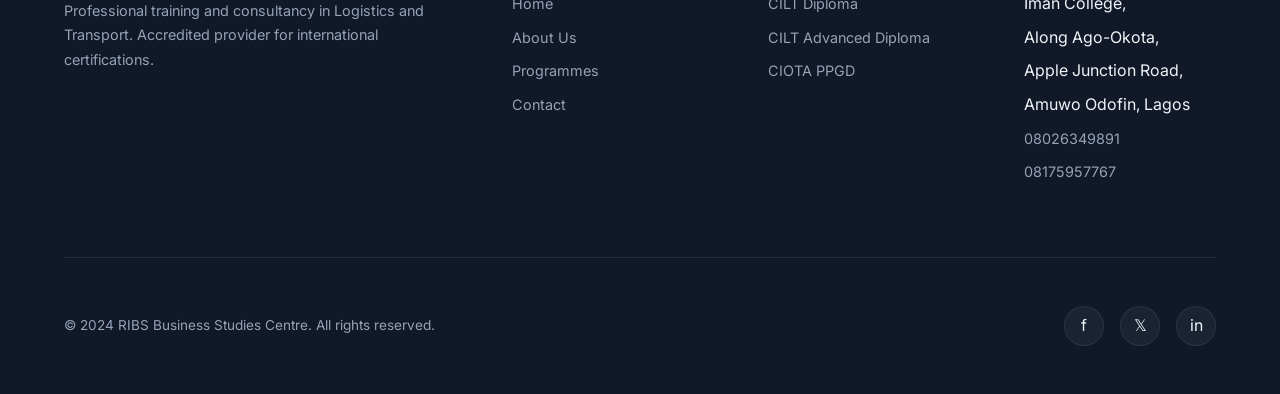
==== commit aa143a1f: "Update website: handbook download, fix programmes, remove IPMA/OOUC, update corporate info and conta" ====
--- a/about.html
+++ b/about.html
@@ -23,7 +23,7 @@
         <a href="about.html" class="nav-link active">About</a>
         <a href="programmes.html" class="nav-link">Programmes</a>
         <a href="contact.html" class="nav-link">Contact</a>
-        <a href="contact.html" class="nav-cta">Enroll Now</a>
+        <a href="RIBS_BUSINESS_STUDIES_HANDBOOK_2026.docx" class="nav-cta" download>Download Handbook</a>
       </div>
       <button class="nav-toggle" aria-label="Toggle menu" aria-expanded="false">
         <span></span>
@@ -42,7 +42,7 @@
         <strong>About Us</strong>
       </div>
       <h1>About RIBS</h1>
-      <p>Building excellence in Logistics and Transport education since 2010</p>
+      <p>Building excellence in Logistics and Transport education since 2015</p>
     </div>
   </div>
 
@@ -57,13 +57,14 @@
           <span class="section-label reveal">Who We Are</span>
           <h2 class="reveal reveal-delay-1">Integrated Business Studies & Logistics Capacity Building</h2>
           <p class="reveal reveal-delay-2">
-            RIBS is an integrated business studies and Logistics Capacity Building Institution, with the main objective of providing and delivering fast, reliable and exceptionally high quality Trade, Transport and Logistics education and services of International standard for total customer satisfaction.
+            RIBS is an integrated business studies and logistics Capacity Building Institution, with the main objective of providing and delivering fast, reliable and exceptionally high quality trade, transport and logistics education and services of international standard for total customer satisfaction.
           </p>
           <p class="reveal reveal-delay-3">
-            We are professional trainers and consultants, especially in the areas of LOGISTICS AND TRANSPORT. We have over a decade experience as professional trainers.
+            It is a human capacity development, collaboration, consultancy, event/project management and recruitment outfit in the supply chain, logistics and transport sectors.
           </p>
           <p class="reveal reveal-delay-4">
-            We provide enterprise ideas, strategies and solutions to executive type problems and competitive challenges in real world business operations in Logistics and Transport.
+            <strong>Founded:</strong> 2nd December, 2015<br>
+            <strong>Incorporated:</strong> March, 2016 (Corporate Affairs Commission)
           </p>
         </div>
       </div>
@@ -78,15 +79,18 @@
           <div class="service-icon" style="margin: 0 auto var(--space-lg);">🎯</div>
           <h3>Our Vision</h3>
           <p style="margin-top: var(--space-md);">
-            To remain one of the leading international Trade, Transport and Logistic Development and Training Institution in Nigeria and the West African Sub-region.
+            To remain one of the leading international trade, transport and logistics development and training institution in Nigeria and the West African Sub Region.
           </p>
         </div>
         <div class="service-card reveal reveal-delay-1" style="text-align: center; padding: var(--space-3xl);">
           <div class="service-icon" style="margin: 0 auto var(--space-lg);">🚀</div>
           <h3>Our Mission</h3>
-          <p style="margin-top: var(--space-md);">
-            To develop and deliver curriculum that produces competent human resources for the industry in a one stop shop. Keeping industry people up to date with current information and facts for desired performance.
-          </p>
+          <ul style="text-align: left; margin-top: var(--space-md); padding-left: var(--space-lg);">
+            <li>Develop and deliver curriculum that produces competent human resources for the industry in one stop shop</li>
+            <li>Keeping industry people up to date with current information and facts for desired performance</li>
+            <li>To help individuals and organizations realize their objective</li>
+            <li>Above all remain competitive in the Global World of business</li>
+          </ul>
         </div>
       </div>
     </div>
@@ -105,61 +109,224 @@
         <div class="service-card reveal">
           <div class="service-icon">📖</div>
           <h3>Knowledge Development</h3>
-          <p>Keep industry persons, professionals and practitioners up to date in terms of knowledge and skill needed for industry efficiency through well packaged training programmes.</p>
+          <p>Keep industry persons, professional and practitioners/operators up to date in terms of knowledge and skill needed for industry efficiency through well packaged training programmes.</p>
         </div>
         <div class="service-card reveal reveal-delay-1">
           <div class="service-icon">🏆</div>
           <h3>Certification Programs</h3>
-          <p>Assist individuals to specialize through competency-based certification programmes and expose industry personnel to best global practices through local and international exchange programs.</p>
+          <p>Assist individuals to specialize through competency-based certification programmes and expose industry personnel to best global practices in many critical areas of industry through local and international exchange programs.</p>
         </div>
         <div class="service-card reveal reveal-delay-2">
           <div class="service-icon">🔬</div>
           <h3>Research Access</h3>
-          <p>Facilitate access to knowledge centre where industry personnel, practitioners and operators can update their knowledge and carry out research.</p>
+          <p>Facilitate access to knowledge centre where industry personnel, practitioners and operators can update their knowledge and carry out research, using hardware and visual facilities.</p>
         </div>
         <div class="service-card reveal reveal-delay-3">
           <div class="service-icon">💼</div>
           <h3>Project Management</h3>
-          <p>Deploy professional competences to manage projects for corporate organizations and relevant government bodies.</p>
+          <p>Deploy professional competences to manage projects for cooperate organizations and relevant government bodies.</p>
         </div>
         <div class="service-card reveal reveal-delay-4">
           <div class="service-icon">🤝</div>
           <h3>Industry Collaboration</h3>
-          <p>Collaborate with professional bodies/institutions, local and international organizations to produce qualified manpower for the industry.</p>
-        </div>
+          <p>Collaborate with professional bodies/institutions, local and international organizations to produce qualified manpower for the industry (public and private sector) through long term educational programmes.</p>
+        </div>
+      </div>
+    </div>
+  </section>
+
+  <!-- Services -->
+  <section class="section" style="background: var(--color-bg-elevated);">
+    <div class="container">
+      <div class="services-header">
+        <span class="section-label reveal">What We Do</span>
+        <h2 class="reveal reveal-delay-1">Our Services</h2>
+        <p class="reveal reveal-delay-2">We serve individuals, corporate organizations and the public sector</p>
+      </div>
+
+      <div class="services-grid">
         <div class="service-card reveal">
-          <div class="service-icon">🎯</div>
-          <h3>Goal Achievement</h3>
-          <p>Help individuals and organizations realize their objectives and remain competitive in the global world of business.</p>
-        </div>
-      </div>
-    </div>
-  </section>
-
-  <!-- Affiliations -->
+          <div class="service-icon">📚</div>
+          <h3>Educational Programmes</h3>
+          <p>Long and short term educational courses in Logistics, Transport and Supply Chain.</p>
+        </div>
+        <div class="service-card reveal reveal-delay-1">
+          <div class="service-icon">🎓</div>
+          <h3>Training Programmes</h3>
+          <p>Professional training and skills acquisition for industry efficiency.</p>
+        </div>
+        <div class="service-card reveal reveal-delay-2">
+          <div class="service-icon">🌍</div>
+          <h3>Guided Tours</h3>
+          <p>Educational and technical tours for practical industry exposure.</p>
+        </div>
+        <div class="service-card reveal reveal-delay-3">
+          <div class="service-icon">🤝</div>
+          <h3>Partnership & Collaboration</h3>
+          <p>Working with institutions, organizations and government bodies for industry development.</p>
+        </div>
+        <div class="service-card reveal reveal-delay-4">
+          <div class="service-icon">📢</div>
+          <h3>Advocacy Services</h3>
+          <p>Round table meetings, press releases and young people development programmes.</p>
+        </div>
+        <div class="service-card reveal">
+          <div class="service-icon">💼</div>
+          <h3>Consultancy</h3>
+          <p>Specialized consultancy in fleet management, supply chain, inventory management and more.</p>
+        </div>
+      </div>
+    </div>
+  </section>
+
+  <!-- Educational Programmes -->
+  <section class="section">
+    <div class="container">
+      <div class="services-header">
+        <span class="section-label reveal">Long-Term Courses</span>
+        <h2 class="reveal reveal-delay-1">Educational Programmes</h2>
+        <p class="reveal reveal-delay-2">Our long-term educational courses in Logistics, Transport and Supply Chain</p>
+      </div>
+
+      <div class="services-grid" style="max-width: 900px; margin: 0 auto;">
+        <div class="service-card reveal">
+          <div class="service-icon">🎓</div>
+          <h3>Professional Post Graduate Diploma - CIOTA</h3>
+        </div>
+        <div class="service-card reveal reveal-delay-1">
+          <div class="service-icon">🎓</div>
+          <h3>International Advanced Diploma in Logistics and Transport - CILT (UK)</h3>
+        </div>
+        <div class="service-card reveal reveal-delay-2">
+          <div class="service-icon">🎓</div>
+          <h3>International Diploma in Logistics and Transport - CILT (UK)</h3>
+        </div>
+        <div class="service-card reveal reveal-delay-3">
+          <div class="service-icon">🎓</div>
+          <h3>Foreign University Programmes</h3>
+        </div>
+        <div class="service-card reveal reveal-delay-4">
+          <div class="service-icon">🎓</div>
+          <h3>Other Professional Body Corporate Training & Skills Acquisition</h3>
+        </div>
+        <div class="service-card reveal">
+          <div class="service-icon">🎓</div>
+          <h3>B.Sc, M.Sc and Ph.D Enrollment into Foreign University</h3>
+        </div>
+      </div>
+    </div>
+  </section>
+
+  <!-- Consultancy Services -->
   <section class="section" style="background: var(--color-bg-elevated);">
     <div class="container">
       <div class="services-header">
-        <span class="section-label reveal">Our Partners</span>
-        <h2 class="reveal reveal-delay-1">Accredited Affiliations</h2>
-        <p class="reveal reveal-delay-2">Recognized by leading international institutions</p>
+        <span class="section-label reveal">Expert Advisory</span>
+        <h2 class="reveal reveal-delay-1">Consultancy Services</h2>
+        <p class="reveal reveal-delay-2">We provide specialized consultancy services in the following areas</p>
       </div>
 
       <div class="programmes-grid" style="grid-template-columns: repeat(3, 1fr);">
         <div class="programme-card reveal" style="text-align: center;">
-          <div class="programme-badge">UK</div>
-          <h3>Chartered Institute of Logistics and Transport (CILT)</h3>
-          <p style="margin-top: var(--space-md);">International certification in Logistics and Transport management with worldwide recognition.</p>
+          <div class="programme-badge">Business</div>
+          <h3>Business Services</h3>
         </div>
         <div class="programme-card reveal reveal-delay-1" style="text-align: center;">
-          <div class="programme-badge">UK</div>
-          <h3>Institute of Professional Managers Association (IPMA)</h3>
-          <p style="margin-top: var(--space-md);">Professional manager certification for leadership and strategic management excellence.</p>
+          <div class="programme-badge">Education</div>
+          <h3>Educational Consultancy</h3>
         </div>
         <div class="programme-card reveal reveal-delay-2" style="text-align: center;">
-          <div class="programme-badge">Nigeria</div>
-          <h3>Olabisi Onabanjo University Consult (OOUC)</h3>
-          <p style="margin-top: var(--space-md);">Professional Post Graduate Diploma programmes in Transport and Logistics.</p>
+          <div class="programme-badge">Training</div>
+          <h3>Training & Skills Development</h3>
+        </div>
+        <div class="programme-card reveal" style="text-align: center;">
+          <div class="programme-badge">Transport</div>
+          <h3>Road Traffic Control & Management</h3>
+        </div>
+        <div class="programme-card reveal reveal-delay-1" style="text-align: center;">
+          <div class="programme-badge">Marketing</div>
+          <h3>Marketing of Services</h3>
+        </div>
+        <div class="programme-card reveal reveal-delay-2" style="text-align: center;">
+          <div class="programme-badge">Fleet</div>
+          <h3>Fleet Management</h3>
+        </div>
+        <div class="programme-card reveal" style="text-align: center;">
+          <div class="programme-badge">Supply Chain</div>
+          <h3>Logistics and Supply Chain Management</h3>
+        </div>
+        <div class="programme-card reveal reveal-delay-1" style="text-align: center;">
+          <div class="programme-badge">Inventory</div>
+          <h3>Inventory and Warehouse Management</h3>
+        </div>
+      </div>
+    </div>
+  </section>
+
+  <!-- Faculty -->
+  <section class="section">
+    <div class="container">
+      <div class="services-header">
+        <span class="section-label reveal">Our Team</span>
+        <h2 class="reveal reveal-delay-1">Faculty Members</h2>
+        <p class="reveal reveal-delay-2">Experienced professionals driving excellence in logistics education</p>
+      </div>
+
+      <div class="services-grid" style="grid-template-columns: repeat(3, 1fr); max-width: 900px; margin: 0 auto;">
+        <div class="service-card reveal" style="text-align: center;">
+          <div class="service-icon">👨‍🏫</div>
+          <h3>Dr. Adepoju Ibrahim</h3>
+          <p style="font-size: 0.9rem; color: var(--color-text-secondary); margin-top: var(--space-xs);">CMILT, Ph.D, FCIOTA<br><strong>Managing Partner</strong></p>
+        </div>
+        <div class="service-card reveal reveal-delay-1" style="text-align: center;">
+          <div class="service-icon">👨‍🏫</div>
+          <h3>Dr. ADejumo Ibrahim Adeyemi</h3>
+          <p style="font-size: 0.9rem; color: var(--color-text-secondary); margin-top: var(--space-xs);">Ph.D, MILT</p>
+        </div>
+        <div class="service-card reveal reveal-delay-2" style="text-align: center;">
+          <div class="service-icon">👨‍🏫</div>
+          <h3>Dr. Kolawole Adeyemi</h3>
+          <p style="font-size: 0.9rem; color: var(--color-text-secondary); margin-top: var(--space-xs);">Ph.D, CMILT</p>
+        </div>
+        <div class="service-card reveal" style="text-align: center;">
+          <div class="service-icon">👨‍💼</div>
+          <h3>Mr. Kingsley Onuoha</h3>
+          <p style="font-size: 0.9rem; color: var(--color-text-secondary); margin-top: var(--space-xs);">B.Sc, PGD, MCIOTA, MILT</p>
+        </div>
+        <div class="service-card reveal reveal-delay-1" style="text-align: center;">
+          <div class="service-icon">👨‍💼</div>
+          <h3>Mr. Oscar Aboje</h3>
+          <p style="font-size: 0.9rem; color: var(--color-text-secondary); margin-top: var(--space-xs);">B.Sc, MILT, M.Sc in view</p>
+        </div>
+        <div class="service-card reveal reveal-delay-2" style="text-align: center;">
+          <div class="service-icon">👩‍💼</div>
+          <h3>Miss Funke Mary Ayodele</h3>
+          <p style="font-size: 0.9rem; color: var(--color-text-secondary); margin-top: var(--space-xs);">B.Sc, MILT</p>
+        </div>
+      </div>
+    </div>
+  </section>
+
+  <!-- Corporate Office -->
+  <section class="section" style="background: var(--color-bg-elevated);">
+    <div class="container">
+      <div class="services-header">
+        <span class="section-label reveal">Find Us</span>
+        <h2 class="reveal reveal-delay-1">Corporate Office</h2>
+      </div>
+
+      <div style="max-width: 600px; margin: 0 auto; text-align: center;" class="reveal reveal-delay-2">
+        <div class="service-card" style="padding: var(--space-3xl);">
+          <div class="service-icon" style="margin: 0 auto var(--space-lg);">📍</div>
+          <p style="font-size: 1.1rem; line-height: 1.8;">
+            Iman College,<br>
+            Along Ago-Okota, Apple Junction Road,<br>
+            Amuwo Odofin, Lagos, Nigeria.
+          </p>
+          <p style="margin-top: var(--space-lg);">
+            <a href="tel:+2348026349891">📞 08026349891</a><br>
+            <a href="tel:+2348175957767">📞 08175957767</a>
+          </p>
         </div>
       </div>
     </div>
@@ -173,7 +340,8 @@
         Start your journey towards professional excellence in Logistics and Transport.
       </p>
       <div class="reveal reveal-delay-2">
-        <a href="programmes.html" class="btn btn-primary">View Programmes</a>
+        <a href="RIBS_BUSINESS_STUDIES_HANDBOOK_2026.docx" class="btn btn-primary" download>Download Handbook</a>
+        <a href="programmes.html" class="btn btn-secondary" style="margin-left: var(--space-md);">View Programmes</a>
       </div>
     </div>
   </section>
@@ -202,19 +370,18 @@
           <ul class="footer-links">
             <li><a href="programmes.html">CILT Diploma</a></li>
             <li><a href="programmes.html">CILT Advanced Diploma</a></li>
-            <li><a href="programmes.html">IPMA Certification</a></li>
-            <li><a href="programmes.html">OOUC PPGD</a></li>
+            <li><a href="programmes.html">CIOTA PPGD</a></li>
           </ul>
         </div>
         <div>
           <h4 class="footer-heading">Contact</h4>
           <ul class="footer-links">
-            <li>Interland Building,</li>
-            <li>Plot C40, 2nd floor,</li>
-            <li>Alakoso Ave, Amuwo-Odofin</li>
-            <li>Lagos, Nigeria</li>
-            <li style="margin-top: var(--space-sm);"><a href="tel:+2348175957767">+234-817-595-7767</a></li>
-            <li><a href="mailto:ribs@ribsng.com">ribs@ribsng.com</a></li>
+            <li>Iman College,</li>
+            <li>Along Ago-Okota,</li>
+            <li>Apple Junction Road,</li>
+            <li>Amuwo Odofin, Lagos</li>
+            <li style="margin-top: var(--space-sm);"><a href="tel:+2348026349891">08026349891</a></li>
+            <li><a href="tel:+2348175957767">08175957767</a></li>
           </ul>
         </div>
       </div>
@@ -231,4 +398,4 @@
 
   <script src="js/main.js"></script>
 </body>
-</html>
+</html>
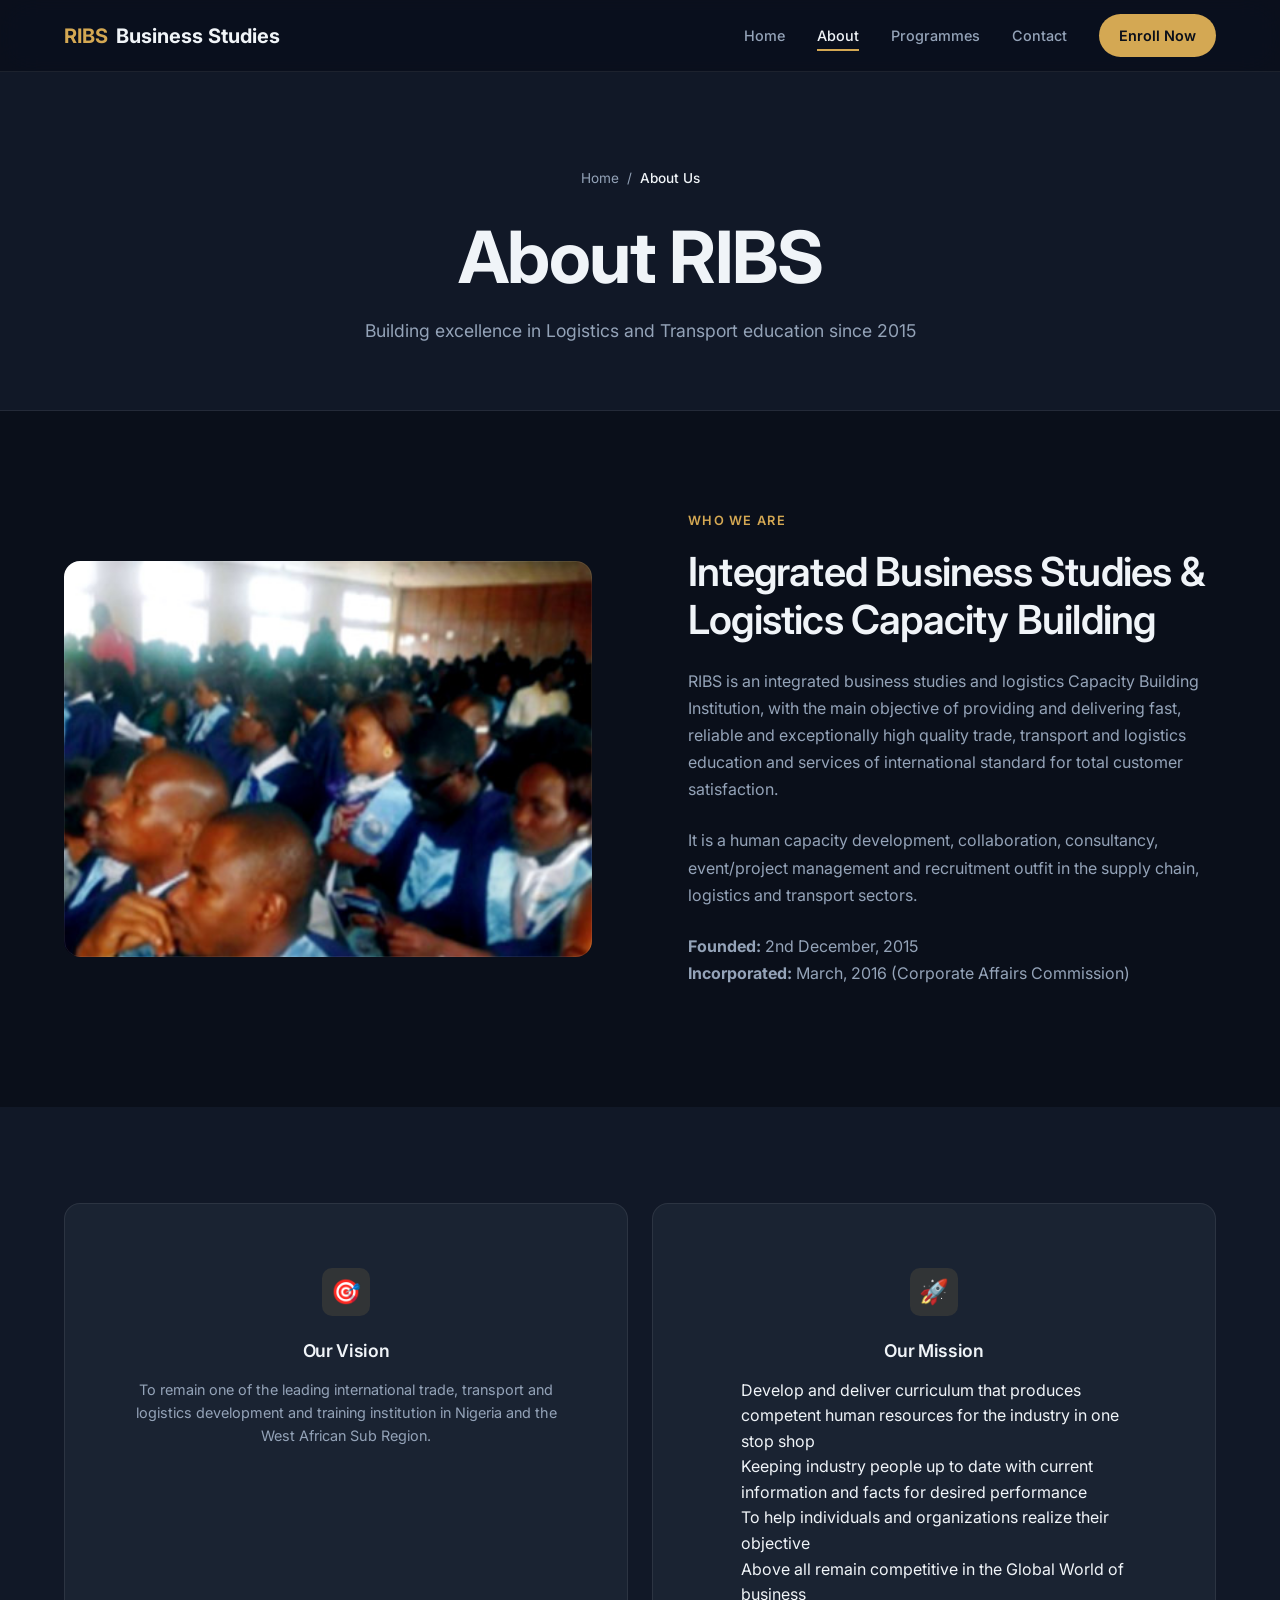
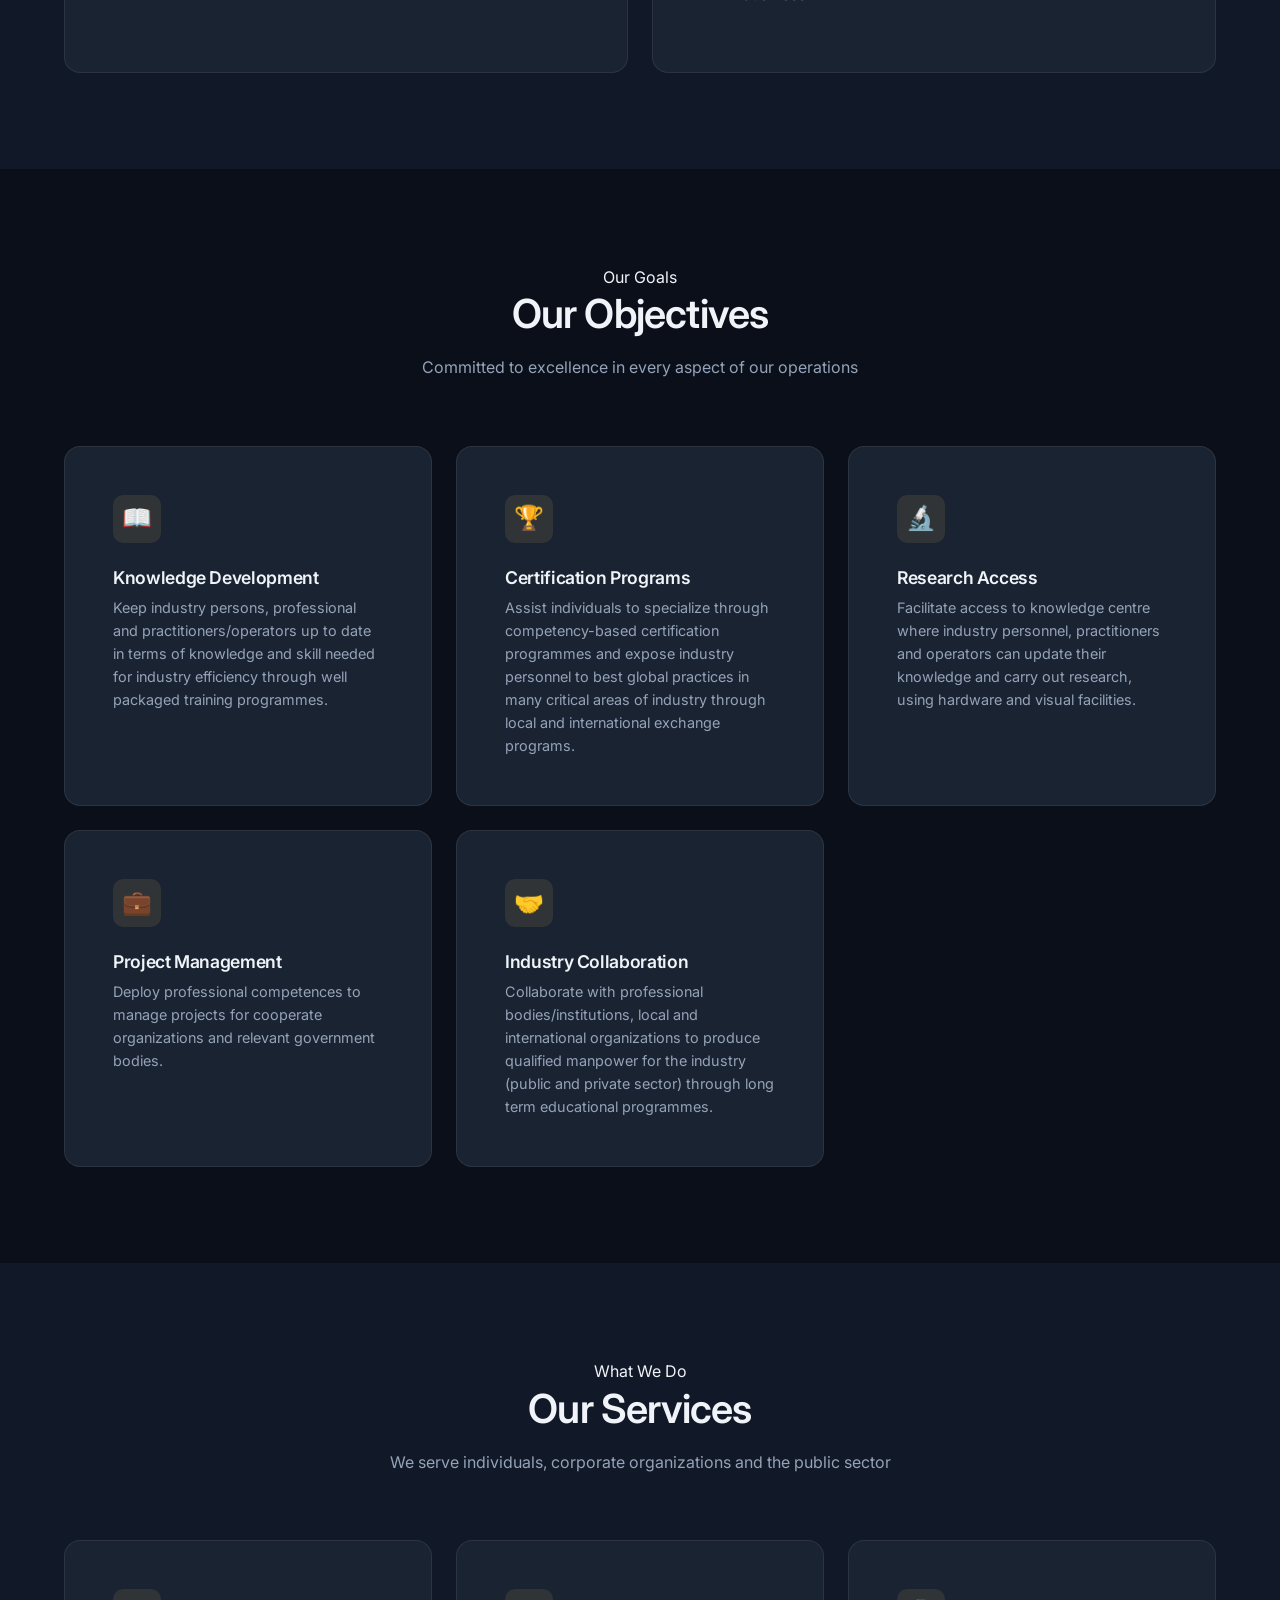
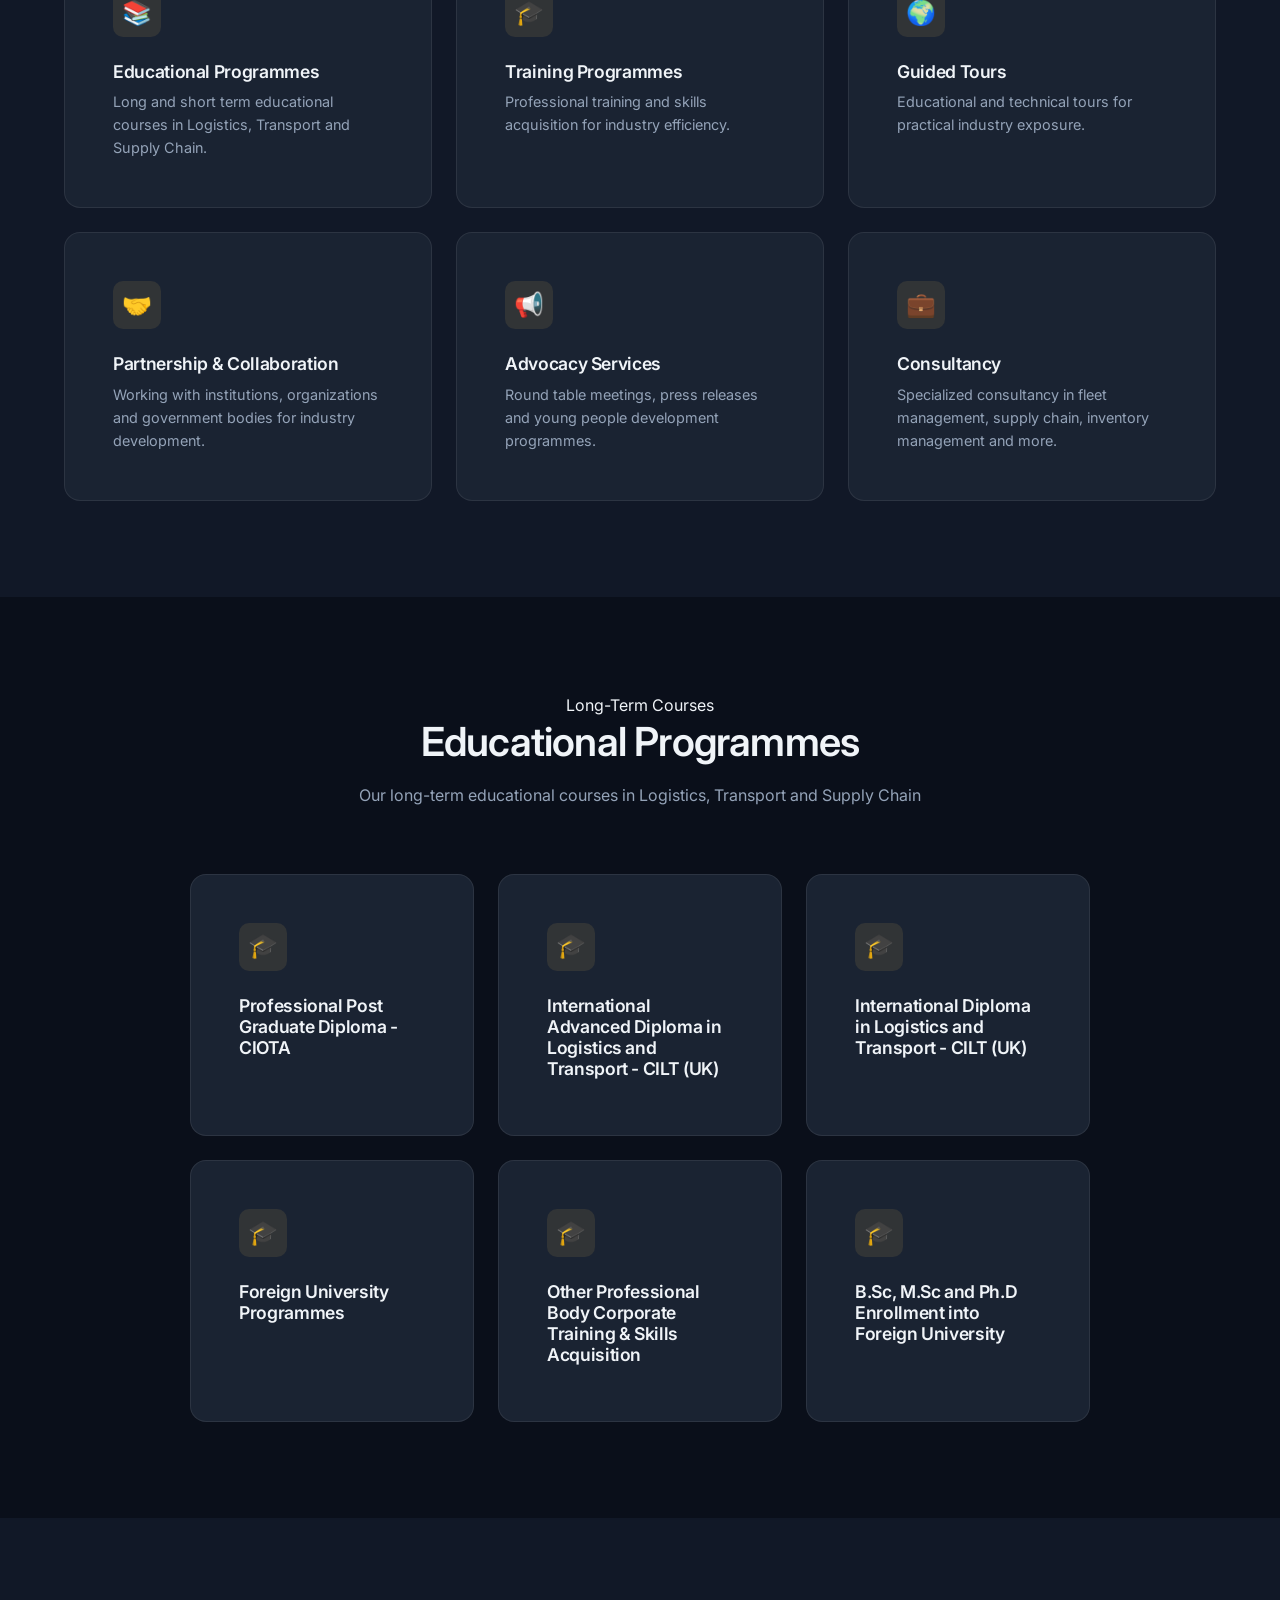
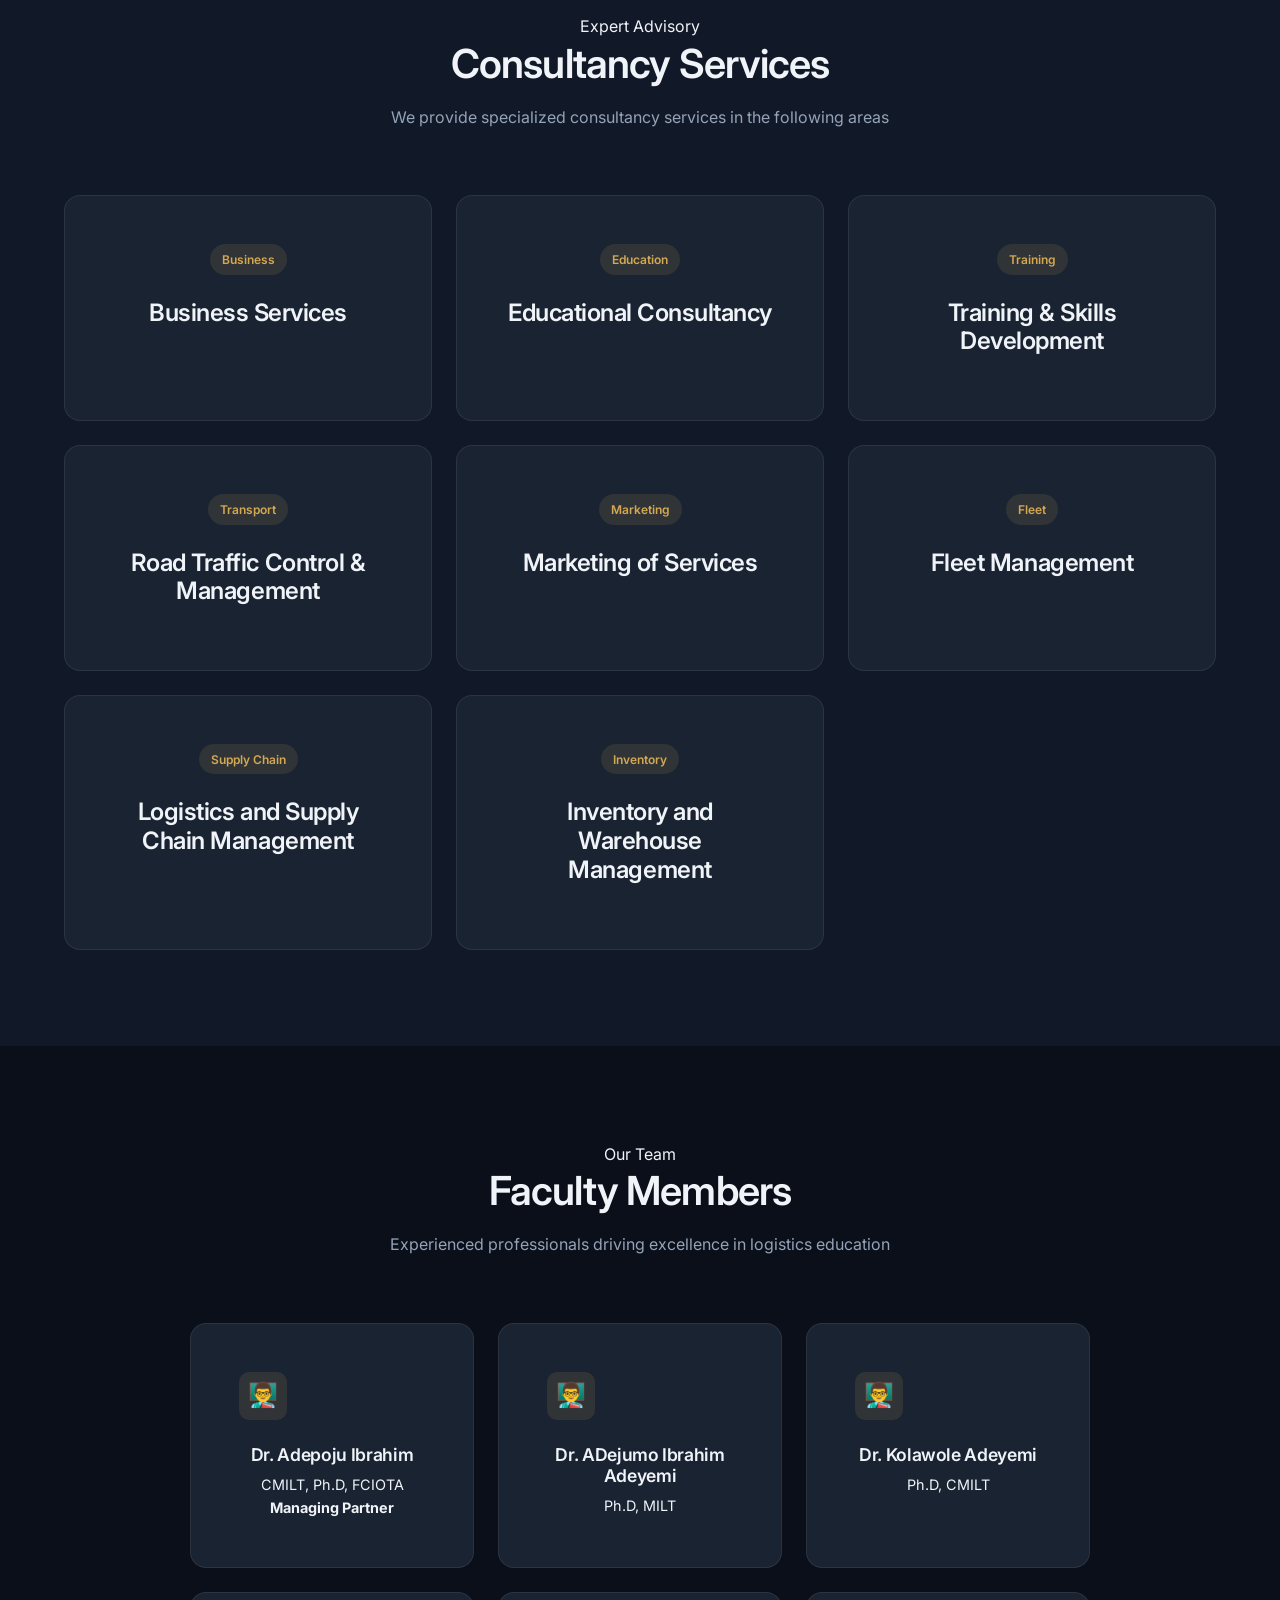
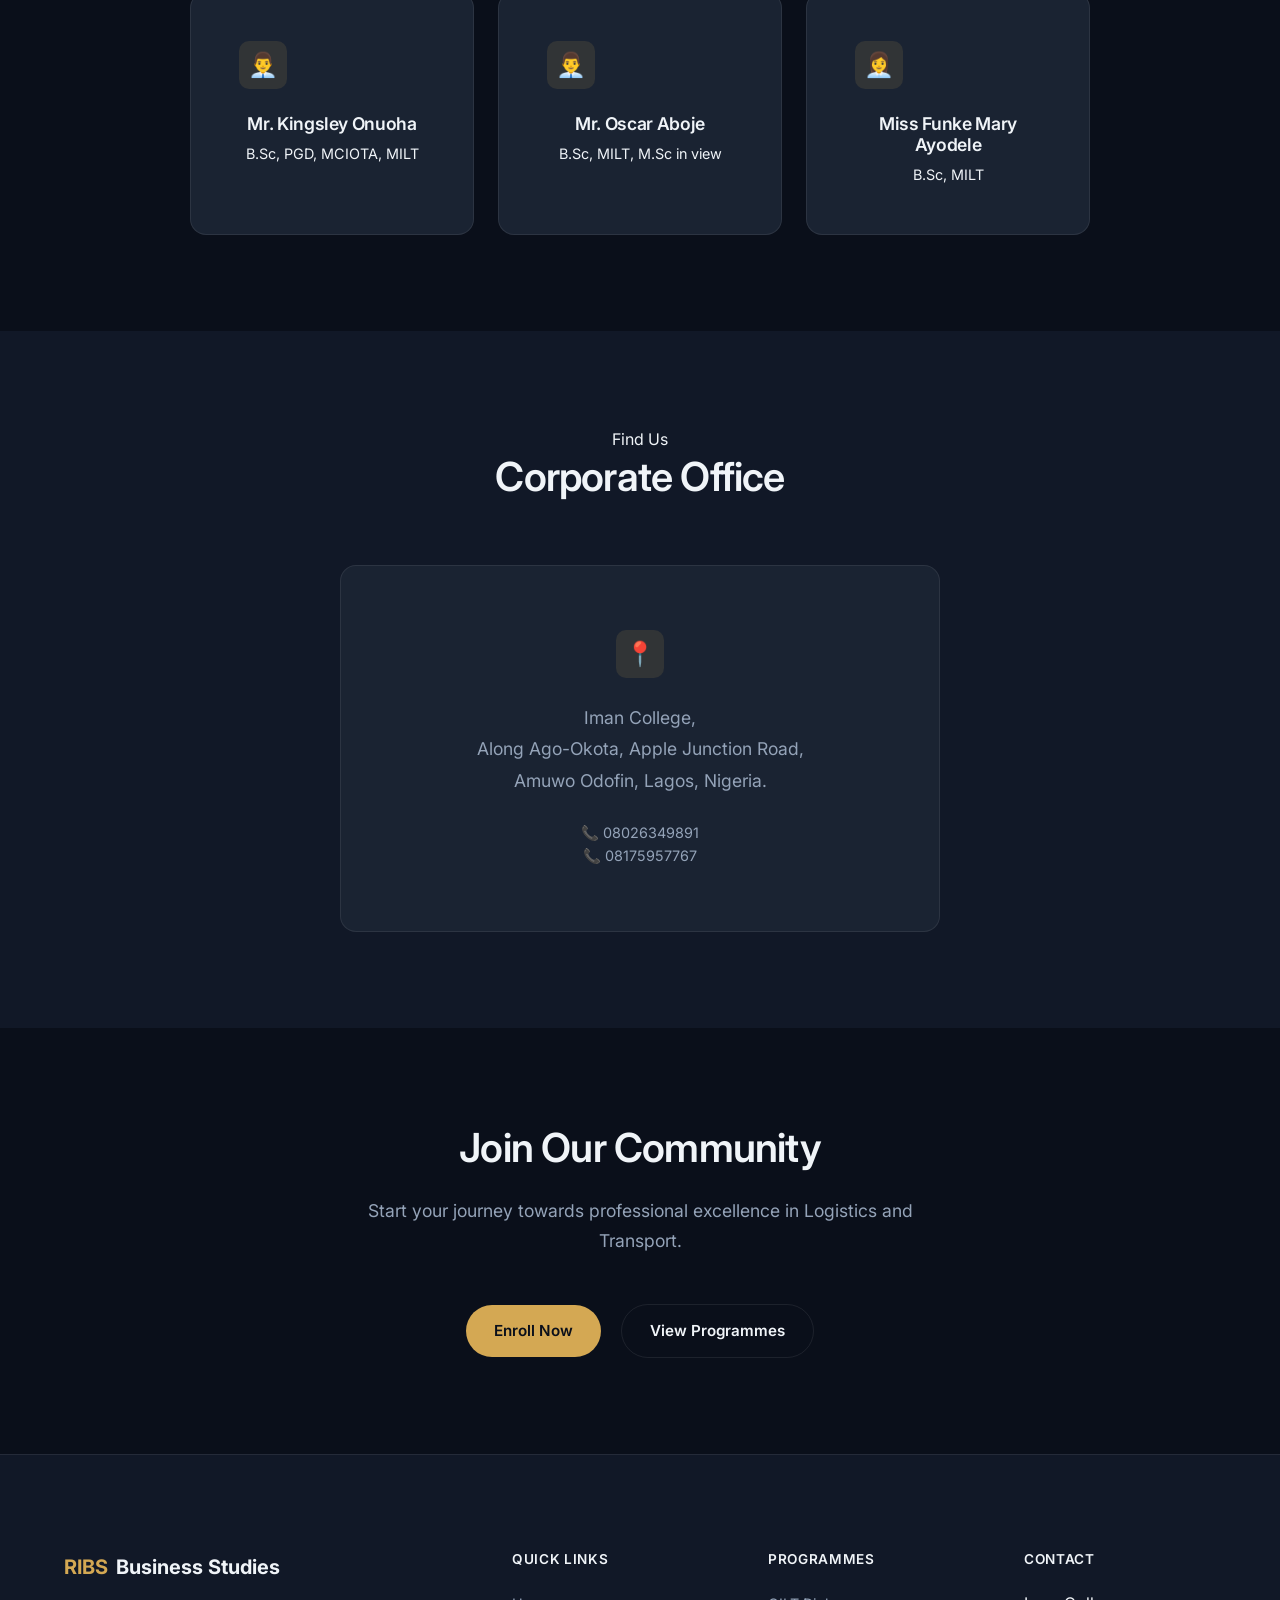
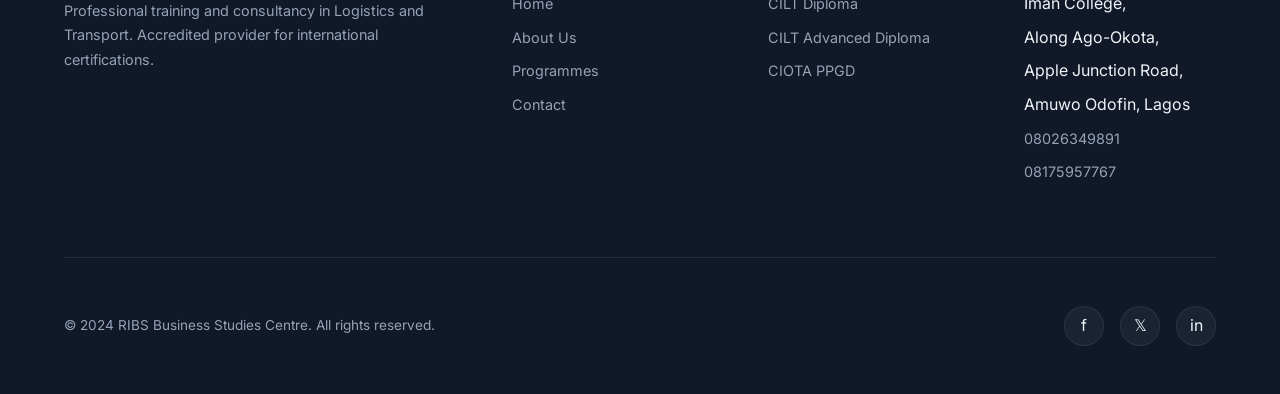
==== commit 86a806ce: "Update nav to Enroll Now, add Download Handbook button on contact page" ====
--- a/about.html
+++ b/about.html
@@ -23,7 +23,7 @@
         <a href="about.html" class="nav-link active">About</a>
         <a href="programmes.html" class="nav-link">Programmes</a>
         <a href="contact.html" class="nav-link">Contact</a>
-        <a href="RIBS_BUSINESS_STUDIES_HANDBOOK_2026.docx" class="nav-cta" download>Download Handbook</a>
+        <a href="contact.html" class="nav-cta">Enroll Now</a>
       </div>
       <button class="nav-toggle" aria-label="Toggle menu" aria-expanded="false">
         <span></span>
@@ -340,7 +340,7 @@
         Start your journey towards professional excellence in Logistics and Transport.
       </p>
       <div class="reveal reveal-delay-2">
-        <a href="RIBS_BUSINESS_STUDIES_HANDBOOK_2026.docx" class="btn btn-primary" download>Download Handbook</a>
+        <a href="contact.html" class="btn btn-primary">Enroll Now</a>
         <a href="programmes.html" class="btn btn-secondary" style="margin-left: var(--space-md);">View Programmes</a>
       </div>
     </div>
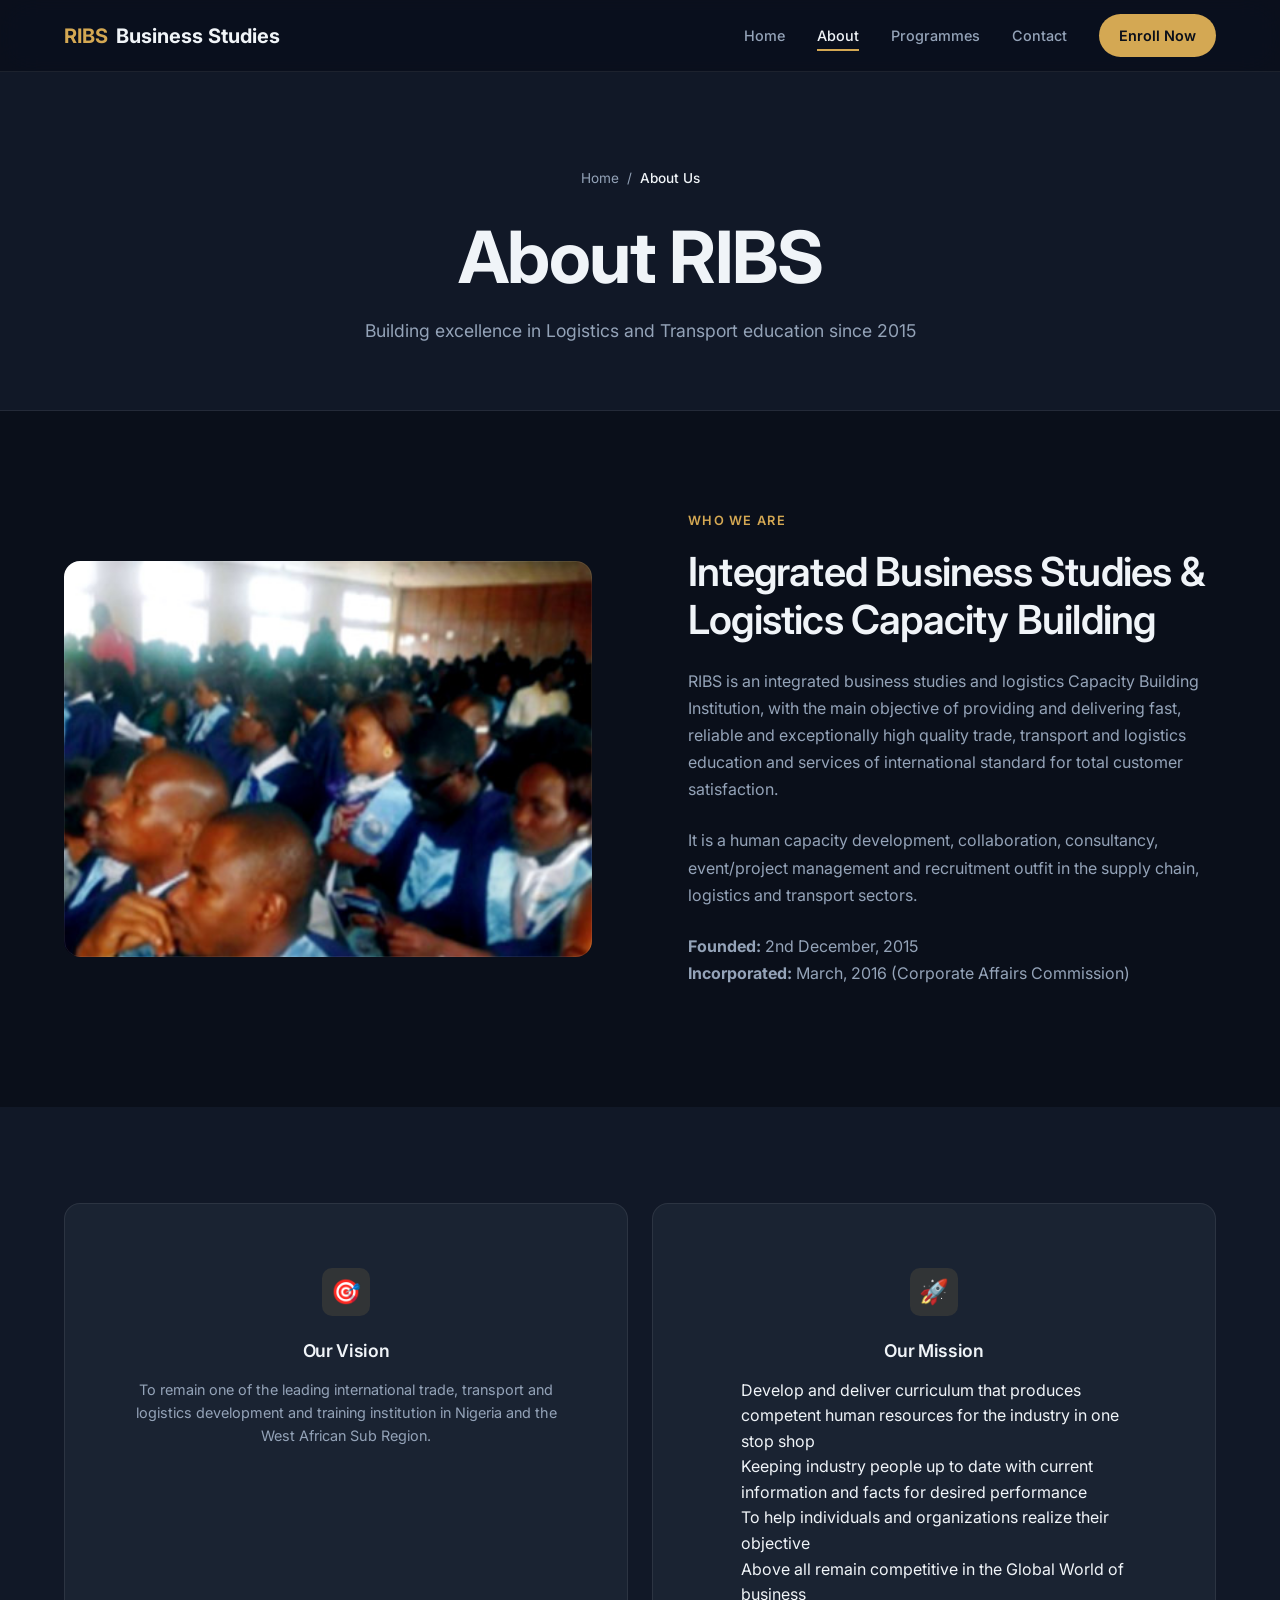
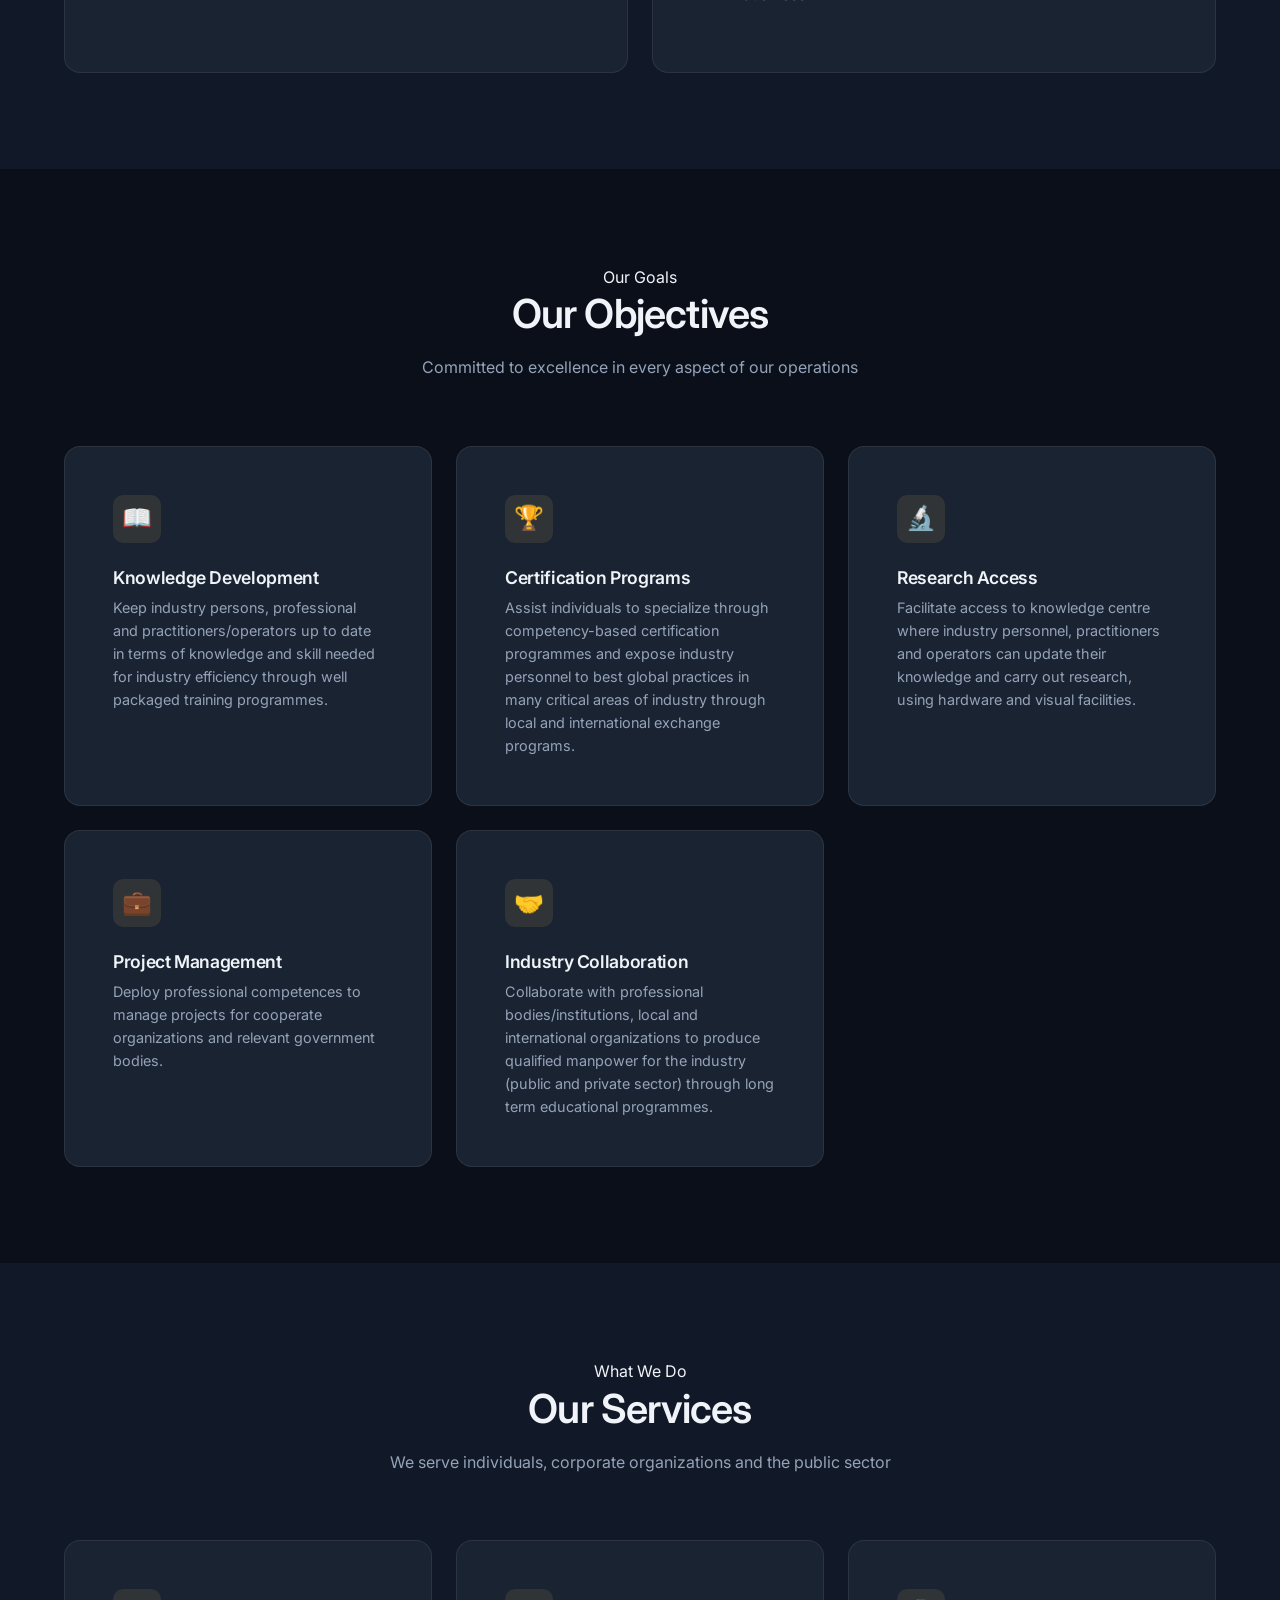
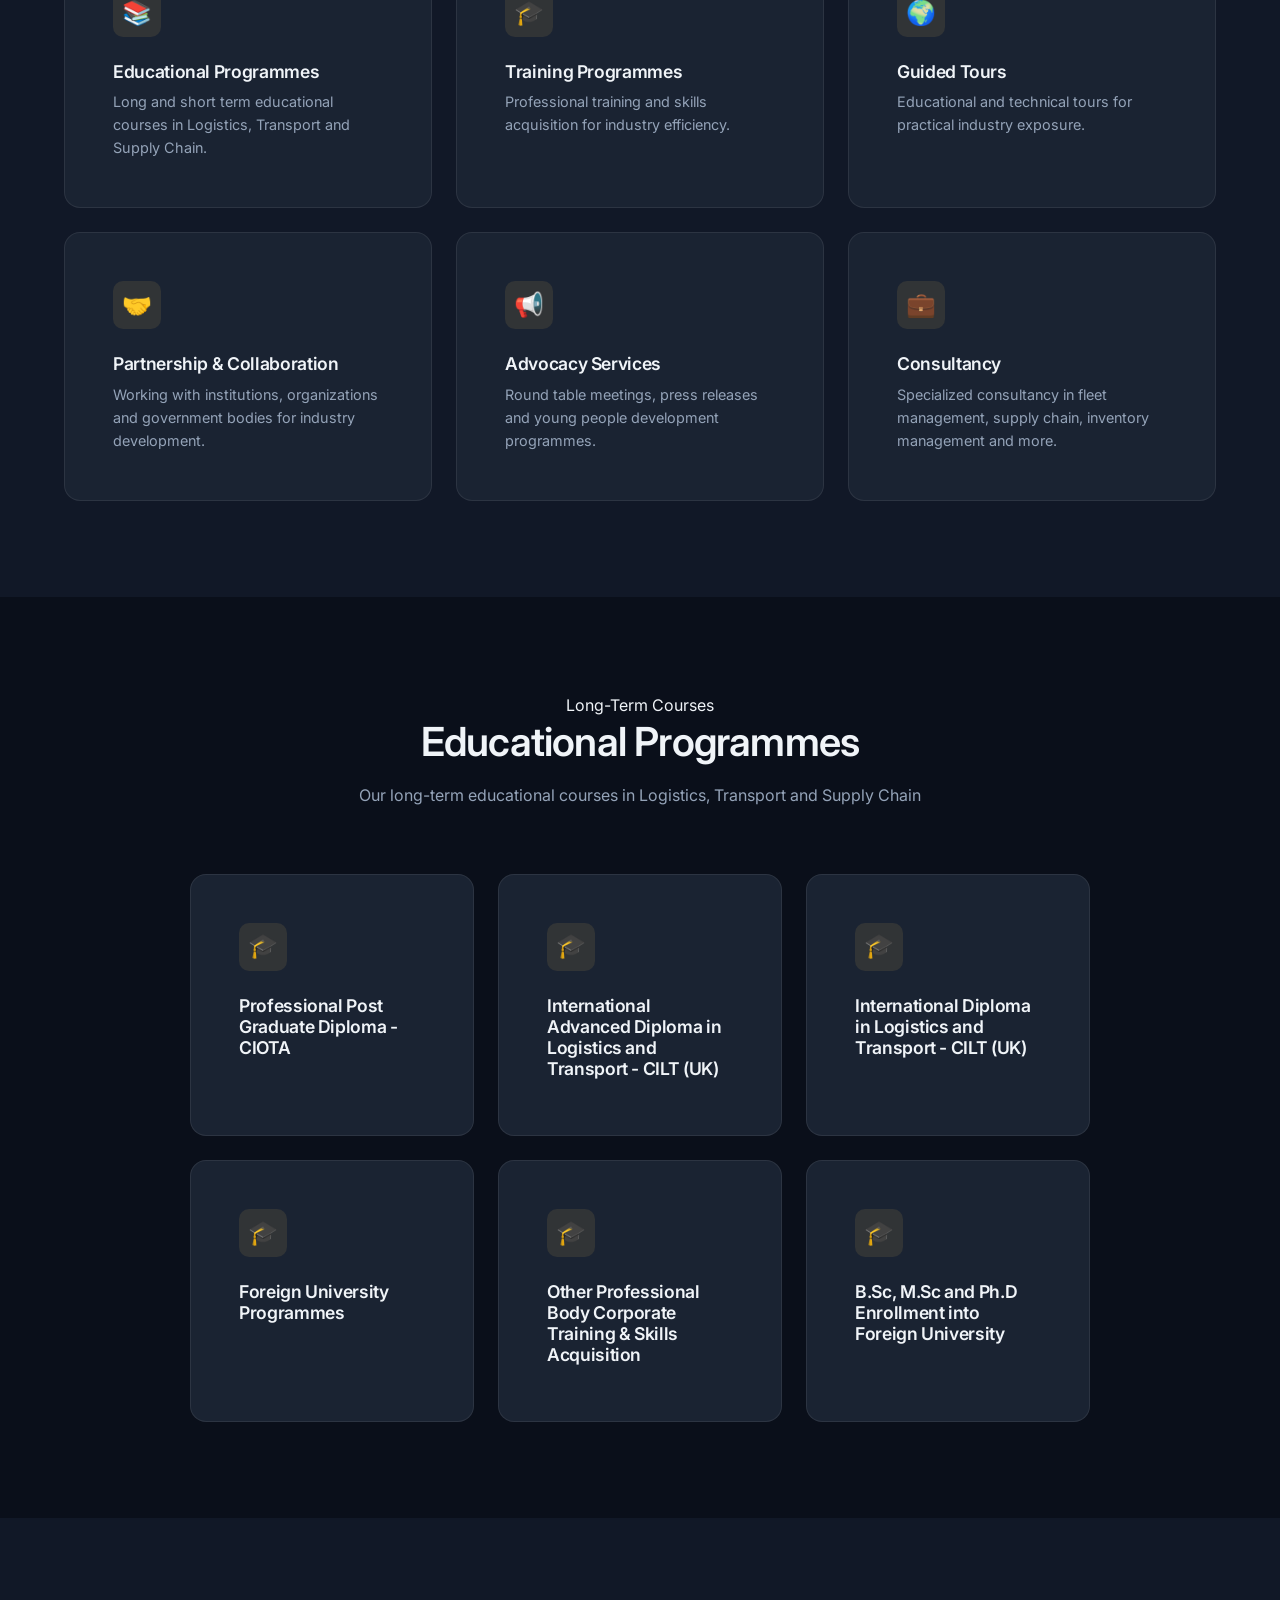
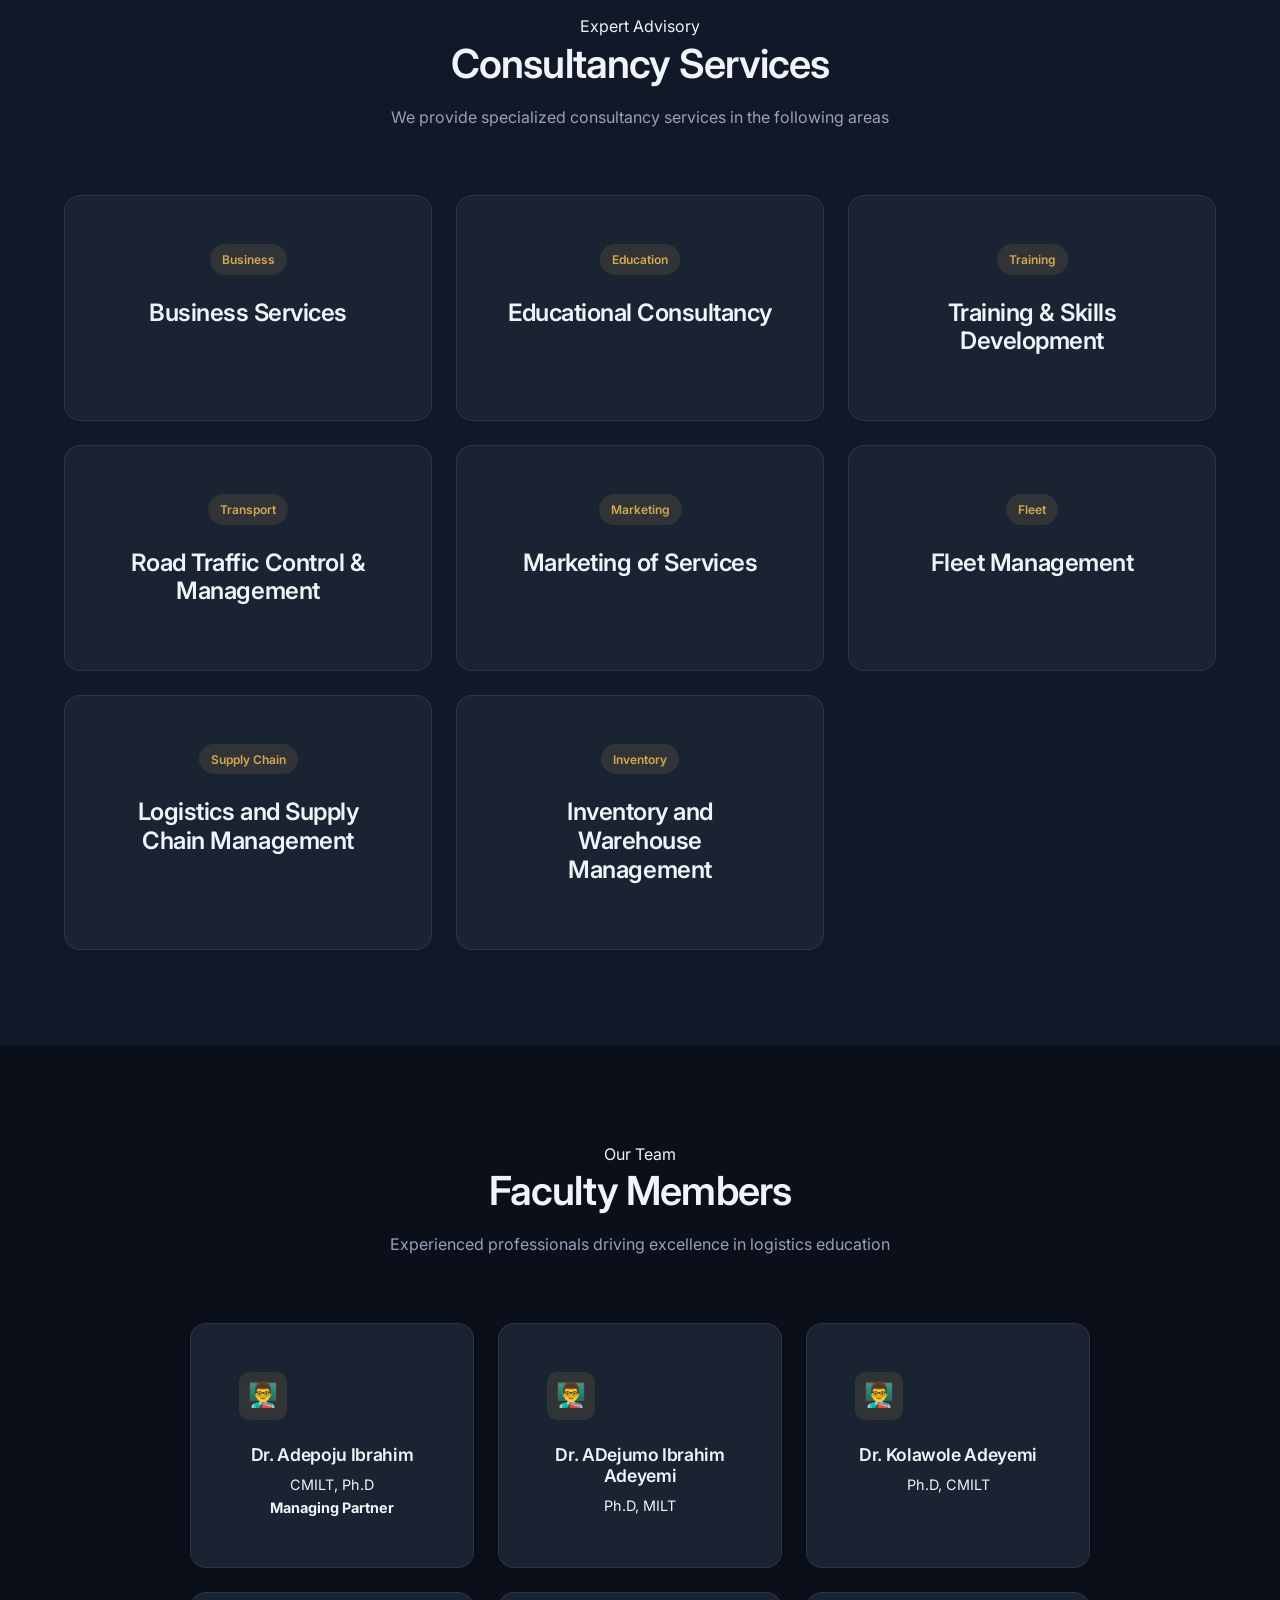
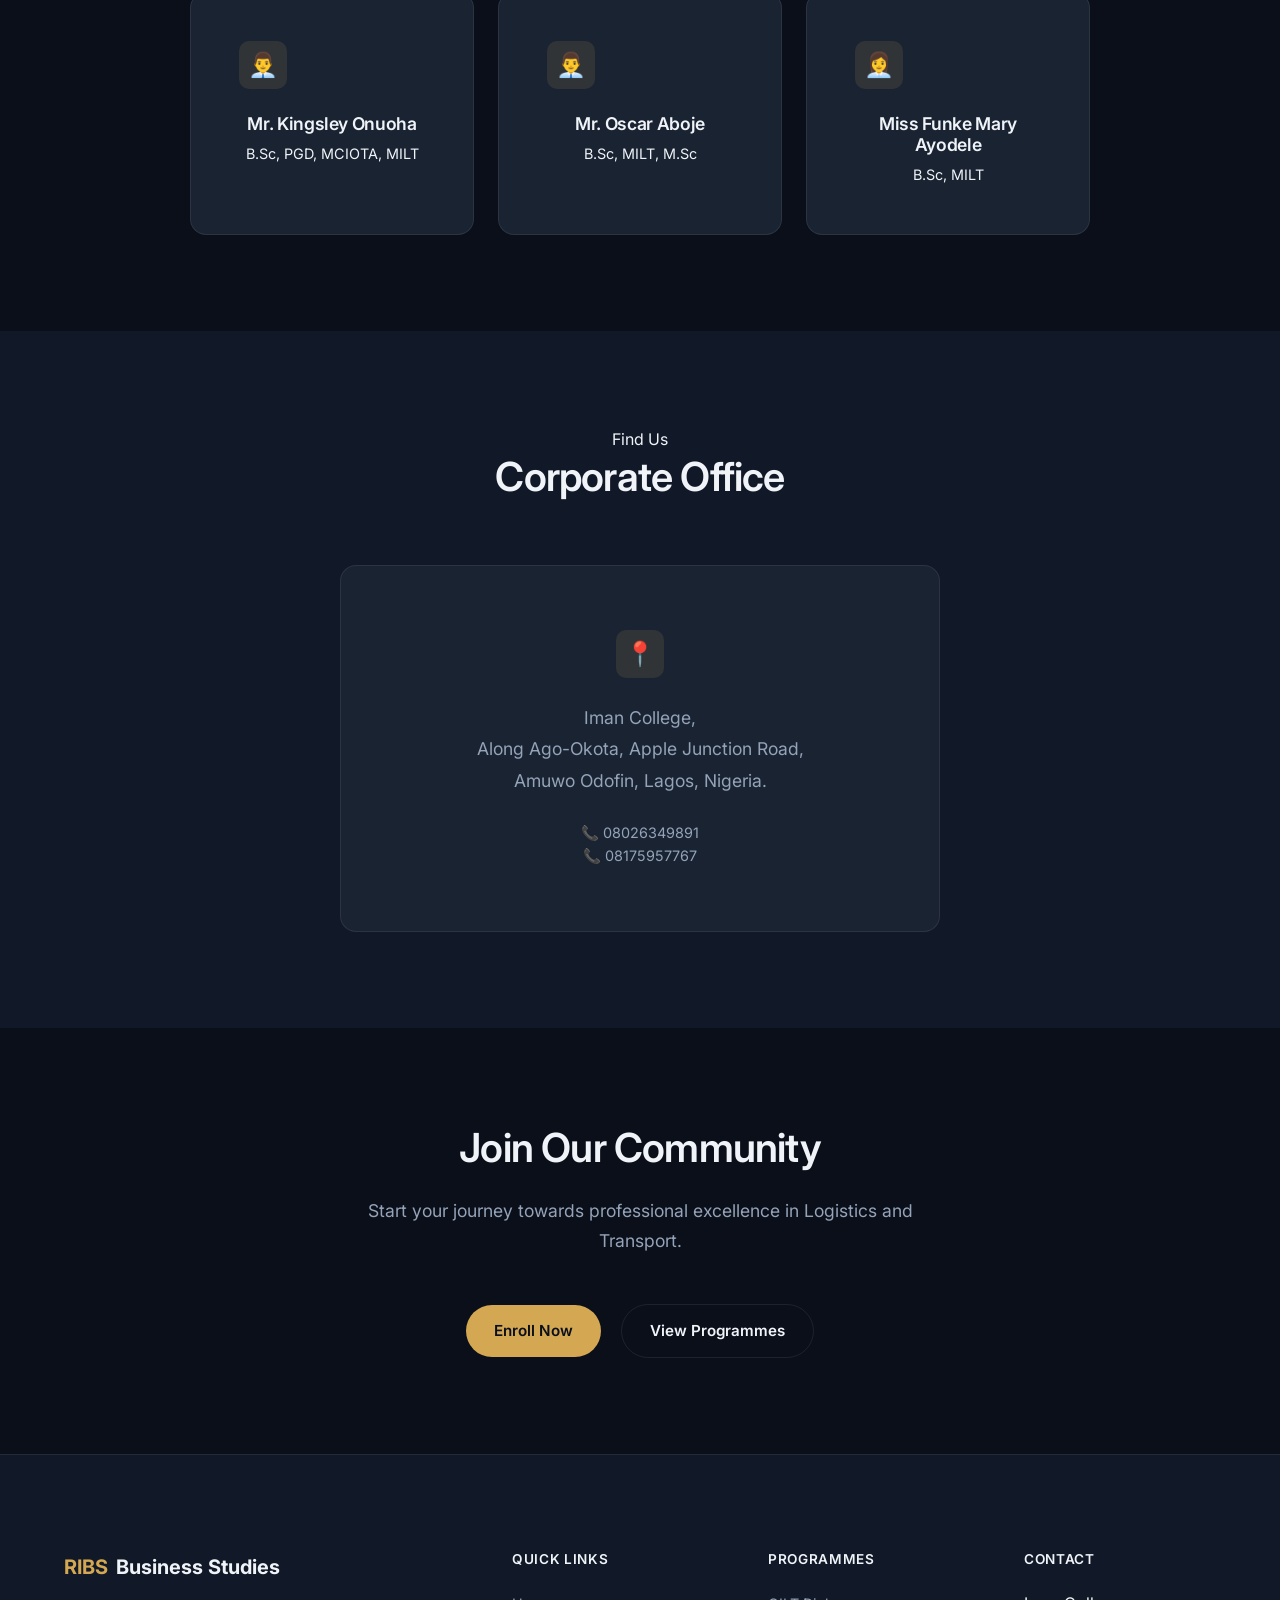
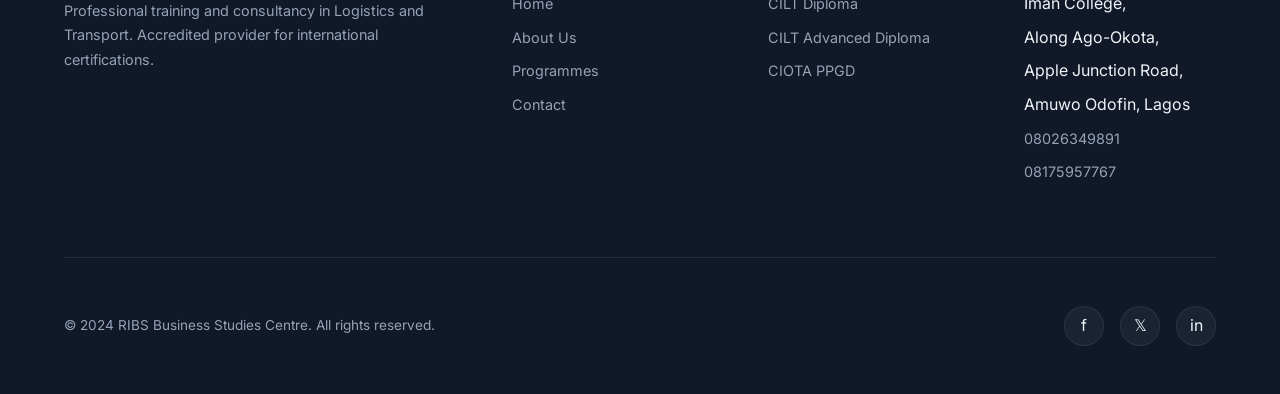
==== commit d3f399c4: "Fix faculty credentials and programme durations" ====
--- a/about.html
+++ b/about.html
@@ -276,7 +276,7 @@
         <div class="service-card reveal" style="text-align: center;">
           <div class="service-icon">👨‍🏫</div>
           <h3>Dr. Adepoju Ibrahim</h3>
-          <p style="font-size: 0.9rem; color: var(--color-text-secondary); margin-top: var(--space-xs);">CMILT, Ph.D, FCIOTA<br><strong>Managing Partner</strong></p>
+          <p style="font-size: 0.9rem; color: var(--color-text-secondary); margin-top: var(--space-xs);">CMILT, Ph.D<br><strong>Managing Partner</strong></p>
         </div>
         <div class="service-card reveal reveal-delay-1" style="text-align: center;">
           <div class="service-icon">👨‍🏫</div>
@@ -296,7 +296,7 @@
         <div class="service-card reveal reveal-delay-1" style="text-align: center;">
           <div class="service-icon">👨‍💼</div>
           <h3>Mr. Oscar Aboje</h3>
-          <p style="font-size: 0.9rem; color: var(--color-text-secondary); margin-top: var(--space-xs);">B.Sc, MILT, M.Sc in view</p>
+          <p style="font-size: 0.9rem; color: var(--color-text-secondary); margin-top: var(--space-xs);">B.Sc, MILT, M.Sc</p>
         </div>
         <div class="service-card reveal reveal-delay-2" style="text-align: center;">
           <div class="service-icon">👩‍💼</div>
